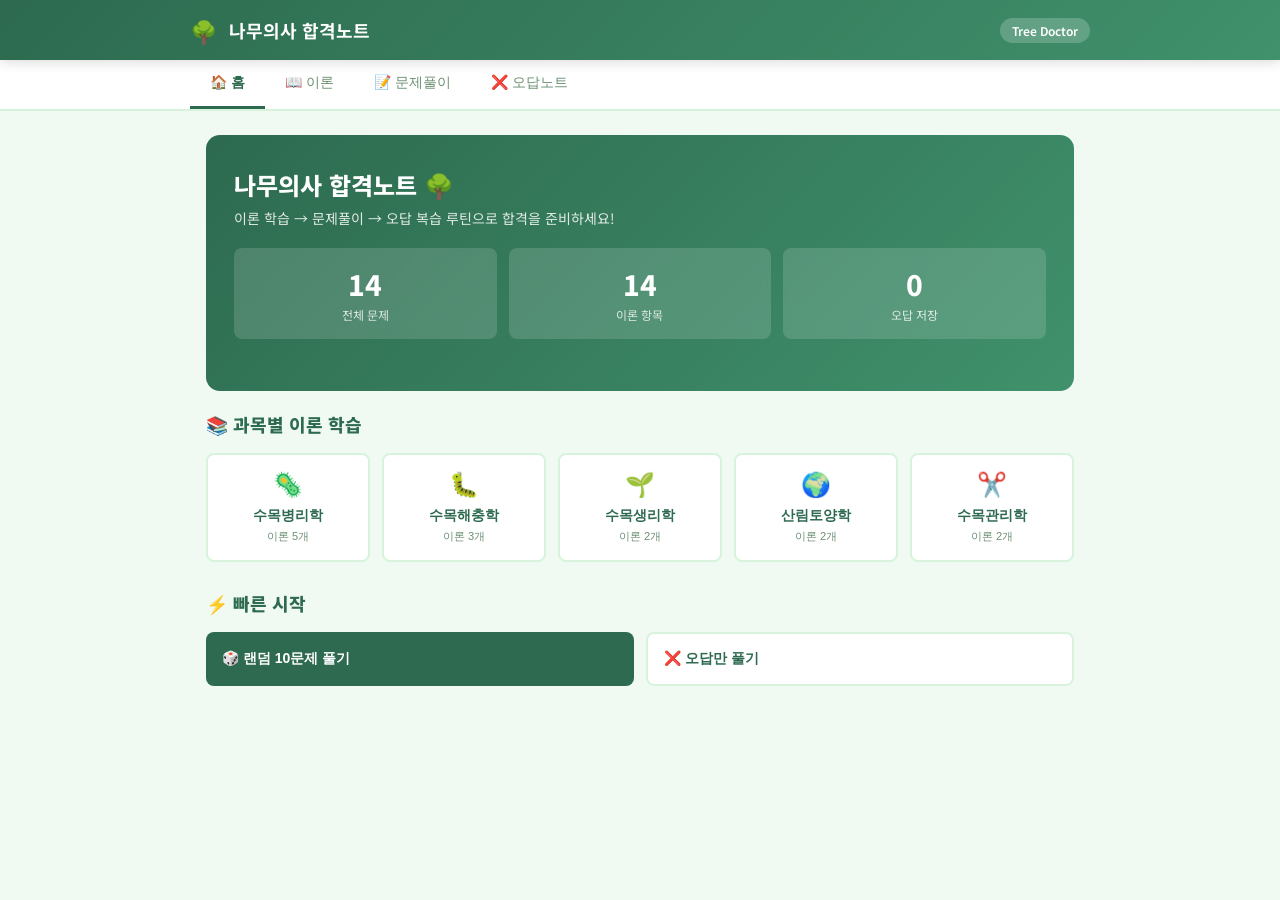
==== index.html @ 111903b8 "초기 커밋: 나무의사 합격노트 v1.0" ====
<!DOCTYPE html>
<html lang="ko">
<head>
  <meta charset="UTF-8">
  <meta name="viewport" content="width=device-width, initial-scale=1.0">
  <title>나무의사 합격노트 🌳</title>
  <link rel="preconnect" href="https://fonts.googleapis.com">
  <link rel="preconnect" href="https://fonts.gstatic.com" crossorigin>
  <link href="https://fonts.googleapis.com/css2?family=Noto+Sans+KR:wght@400;500;600;700;800;900&display=swap" rel="stylesheet">
  <link rel="stylesheet" href="styles.css">
</head>
<body>

  <header>
    <div class="header-inner">
      <span class="logo">🌳</span>
      <h1>나무의사 합격노트</h1>
      <span class="header-badge">Tree Doctor</span>
    </div>
  </header>

  <nav>
    <div class="nav-inner">
      <button data-page="home" class="active">🏠 홈</button>
      <button data-page="theory">📖 이론</button>
      <button data-page="quiz">📝 문제풀이</button>
      <button data-page="wrong">❌ 오답노트</button>
    </div>
  </nav>

  <main>

    <!-- ── 홈 ── -->
    <div id="page-home" class="page active">
      <div class="home-hero">
        <h2>나무의사 합격노트 🌳</h2>
        <p>이론 학습 → 문제풀이 → 오답 복습 루틴으로 합격을 준비하세요!</p>
        <div class="stats-grid">
          <div class="stat-card">
            <div class="stat-num" id="stat-total">0</div>
            <div class="stat-label">전체 문제</div>
          </div>
          <div class="stat-card">
            <div class="stat-num" id="stat-theory">0</div>
            <div class="stat-label">이론 항목</div>
          </div>
          <div class="stat-card">
            <div class="stat-num" id="stat-wrong">0</div>
            <div class="stat-label">오답 저장</div>
          </div>
        </div>
      </div>

      <div class="section-title">📚 과목별 이론 학습</div>
      <div class="subject-grid" id="subject-grid"></div>

      <div class="section-title" style="margin-top:28px">⚡ 빠른 시작</div>
      <div class="quick-actions">
        <button class="action-btn" onclick="(function(){state.quiz.mode='random';goTo('quiz');startQuiz();})()">
          🎲 랜덤 10문제 풀기
        </button>
        <button class="action-btn secondary" onclick="(function(){state.quiz.mode='wrong';goTo('quiz');startQuiz();})()">
          ❌ 오답만 풀기
        </button>
      </div>
    </div>

    <!-- ── 이론 ── -->
    <div id="page-theory" class="page">
      <div id="theory-list-view">
        <div class="section-title">📖 과목별 이론 정리</div>
        <div class="filter-bar" id="theory-filter-bar"></div>
        <div class="theory-list" id="theory-list"></div>
      </div>
      <div id="theory-detail-view" style="display:none"></div>
    </div>

    <!-- ── 문제풀이 ── -->
    <div id="page-quiz" class="page">

      <!-- Setup -->
      <div id="quiz-setup">
        <div class="section-title">📝 문제풀이 모드 선택</div>
        <div class="quiz-mode-grid">
          <div class="quiz-mode-btn" onclick="selectQuizMode('random', this)">
            <span class="mode-icon">🎲</span>
            <div class="mode-title">랜덤 10문제</div>
            <div class="mode-desc">전 과목 무작위</div>
          </div>
          <div class="quiz-mode-btn" onclick="selectQuizMode('all', this)">
            <span class="mode-icon">📚</span>
            <div class="mode-title">전체 문제</div>
            <div class="mode-desc">모든 문제 풀기</div>
          </div>
          <div class="quiz-mode-btn" onclick="selectQuizMode('wrong', this)">
            <span class="mode-icon">❌</span>
            <div class="mode-title">오답만 풀기</div>
            <div class="mode-desc">틀린 문제 복습</div>
          </div>
        </div>

        <div class="section-title">🌿 과목별 풀기</div>
        <div class="quiz-mode-grid" id="subject-quiz-grid">
          <div class="quiz-mode-btn" onclick="selectQuizMode('수목병리학', this)">
            <span class="mode-icon">🦠</span>
            <div class="mode-title">수목병리학</div>
            <div class="mode-desc">병원체·병징 중심</div>
          </div>
          <div class="quiz-mode-btn" onclick="selectQuizMode('수목해충학', this)">
            <span class="mode-icon">🐛</span>
            <div class="mode-title">수목해충학</div>
            <div class="mode-desc">해충 생활사 중심</div>
          </div>
          <div class="quiz-mode-btn" onclick="selectQuizMode('수목생리학', this)">
            <span class="mode-icon">🌱</span>
            <div class="mode-title">수목생리학</div>
            <div class="mode-desc">광합성·수분생리</div>
          </div>
          <div class="quiz-mode-btn" onclick="selectQuizMode('산림토양학', this)">
            <span class="mode-icon">🌍</span>
            <div class="mode-title">산림토양학</div>
            <div class="mode-desc">토성·토양화학</div>
          </div>
          <div class="quiz-mode-btn" onclick="selectQuizMode('수목관리학', this)">
            <span class="mode-icon">✂️</span>
            <div class="mode-title">수목관리학</div>
            <div class="mode-desc">전정·이식·진단</div>
          </div>
        </div>

        <select id="quiz-subject-filter" style="display:none"></select>
        <button id="start-quiz-btn" class="start-quiz-btn" onclick="startQuiz()" disabled>
          문제풀이 시작하기 →
        </button>
      </div>

      <!-- Player -->
      <div id="quiz-player" class="quiz-player">
        <div class="quiz-progress-bar">
          <div class="quiz-progress-fill" id="quiz-progress-fill" style="width:0%"></div>
        </div>
        <div class="card">
          <div class="quiz-meta">
            <span class="quiz-subject-tag" id="quiz-subject-tag"></span>
            <span class="quiz-num" id="quiz-num"></span>
          </div>
          <div class="quiz-question" id="quiz-question-text"></div>
          <div class="choices" id="quiz-choices"></div>
          <div id="quiz-result-panel" class="quiz-result-panel"></div>
          <div class="quiz-action-row" id="quiz-action-row" style="display:none">
            <button class="wrong-save-btn" id="wrong-save-btn" onclick="showToast('오답노트에 저장되었어요 📌')" style="display:none">📌 오답저장</button>
            <button class="view-theory-btn" id="view-theory-btn" style="display:none">📖 이론 보기</button>
            <button class="quiz-next-btn" id="quiz-next-btn">다음 문제 →</button>
          </div>
        </div>
      </div>

      <!-- Finish -->
      <div id="quiz-finish" class="quiz-finish">
        <div class="card">
          <div class="finish-score" id="finish-score">0/0</div>
          <div class="finish-label" id="finish-pct">정답률 0%</div>
          <div class="finish-detail" id="finish-msg"></div>
          <div class="finish-actions">
            <button class="finish-btn primary" onclick="retryQuiz()">🔄 다시 풀기</button>
            <button class="finish-btn secondary" onclick="(function(){goTo('wrong');renderWrongNote();})()">❌ 오답 확인</button>
            <button class="finish-btn secondary" onclick="(function(){goTo('quiz');renderQuizSetup();})()">🏠 문제 선택</button>
          </div>
        </div>
      </div>

    </div>

    <!-- ── 오답노트 ── -->
    <div id="page-wrong" class="page">
      <div class="section-title">
        ❌ 오답노트
        <span id="wrong-count-badge" class="header-badge" style="background:var(--wrong-bg);color:var(--wrong);font-size:13px;padding:3px 12px;"></span>
      </div>
      <div id="wrong-note-list"></div>
    </div>

  </main>

  <div id="toast" class="toast"></div>

  <script src="data/theories.js"></script>
  <script src="data/questions.js"></script>
  <script src="app.js"></script>
</body>
</html>
---- styles.css ----
:root {
  --green-dark: #2d6a4f;
  --green-mid: #40916c;
  --green-light: #74c69d;
  --green-pale: #d8f3dc;
  --green-bg: #f0faf3;
  --text-dark: #1b3a2d;
  --text-mid: #40514e;
  --text-light: #6b8f71;
  --white: #ffffff;
  --shadow: 0 2px 12px rgba(45,106,79,0.10);
  --shadow-hover: 0 6px 24px rgba(45,106,79,0.18);
  --radius: 14px;
  --radius-sm: 8px;
  --correct: #2d6a4f;
  --wrong: #c0392b;
  --correct-bg: #d8f3dc;
  --wrong-bg: #fde8e8;
}

* { box-sizing: border-box; margin: 0; padding: 0; }

body {
  font-family: 'Pretendard', 'Noto Sans KR', sans-serif;
  background: var(--green-bg);
  color: var(--text-dark);
  min-height: 100vh;
}

/* ── Header ── */
header {
  background: linear-gradient(135deg, var(--green-dark) 0%, var(--green-mid) 100%);
  color: var(--white);
  padding: 0 24px;
  position: sticky;
  top: 0;
  z-index: 100;
  box-shadow: 0 2px 12px rgba(0,0,0,0.15);
}

.header-inner {
  max-width: 900px;
  margin: 0 auto;
  display: flex;
  align-items: center;
  gap: 12px;
  height: 60px;
}

.logo { font-size: 22px; }
header h1 { font-size: 18px; font-weight: 700; flex: 1; }
.header-badge {
  background: rgba(255,255,255,0.2);
  border-radius: 20px;
  padding: 4px 12px;
  font-size: 12px;
  font-weight: 600;
}

/* ── Nav ── */
nav {
  background: var(--white);
  border-bottom: 2px solid var(--green-pale);
  position: sticky;
  top: 60px;
  z-index: 99;
}

.nav-inner {
  max-width: 900px;
  margin: 0 auto;
  display: flex;
  overflow-x: auto;
  scrollbar-width: none;
}
.nav-inner::-webkit-scrollbar { display: none; }

nav button {
  padding: 14px 20px;
  border: none;
  background: none;
  color: var(--text-light);
  font-size: 14px;
  font-weight: 500;
  cursor: pointer;
  border-bottom: 3px solid transparent;
  transition: all .2s;
  white-space: nowrap;
  display: flex;
  align-items: center;
  gap: 6px;
}
nav button:hover { color: var(--green-mid); }
nav button.active {
  color: var(--green-dark);
  border-bottom-color: var(--green-dark);
  font-weight: 700;
}

/* ── Main ── */
main {
  max-width: 900px;
  margin: 0 auto;
  padding: 24px 16px 60px;
}

.page { display: none; }
.page.active { display: block; }

/* ── Cards ── */
.card {
  background: var(--white);
  border-radius: var(--radius);
  padding: 24px;
  box-shadow: var(--shadow);
  margin-bottom: 16px;
  transition: box-shadow .2s;
}
.card:hover { box-shadow: var(--shadow-hover); }

/* ── Home ── */
.home-hero {
  background: linear-gradient(135deg, var(--green-dark) 0%, var(--green-mid) 100%);
  color: var(--white);
  border-radius: var(--radius);
  padding: 32px 28px;
  margin-bottom: 20px;
}
.home-hero h2 { font-size: 24px; font-weight: 800; margin-bottom: 6px; }
.home-hero p { opacity: .85; font-size: 14px; }

.stats-grid {
  display: grid;
  grid-template-columns: repeat(3, 1fr);
  gap: 12px;
  margin: 20px 0;
}
.stat-card {
  background: rgba(255,255,255,0.15);
  border-radius: var(--radius-sm);
  padding: 16px 12px;
  text-align: center;
  backdrop-filter: blur(4px);
}
.stat-num { font-size: 28px; font-weight: 800; }
.stat-label { font-size: 12px; opacity: .8; margin-top: 2px; }

.subject-grid {
  display: grid;
  grid-template-columns: repeat(auto-fill, minmax(160px, 1fr));
  gap: 12px;
  margin-top: 16px;
}
.subject-btn {
  background: var(--white);
  border: 2px solid var(--green-pale);
  border-radius: var(--radius-sm);
  padding: 16px 12px;
  cursor: pointer;
  text-align: center;
  transition: all .2s;
  font-size: 14px;
  font-weight: 600;
  color: var(--green-dark);
}
.subject-btn:hover {
  border-color: var(--green-mid);
  background: var(--green-pale);
  transform: translateY(-2px);
  box-shadow: var(--shadow);
}
.subject-btn .subject-icon { font-size: 24px; display: block; margin-bottom: 8px; }
.subject-btn .subject-count { font-size: 11px; color: var(--text-light); margin-top: 4px; font-weight: 400; }

.quick-actions { display: grid; grid-template-columns: 1fr 1fr; gap: 12px; margin-top: 16px; }
.action-btn {
  background: var(--green-dark);
  color: var(--white);
  border: none;
  border-radius: var(--radius-sm);
  padding: 16px;
  cursor: pointer;
  font-size: 14px;
  font-weight: 700;
  transition: all .2s;
  display: flex;
  align-items: center;
  gap: 8px;
}
.action-btn:hover { background: var(--green-mid); transform: translateY(-1px); }
.action-btn.secondary {
  background: var(--white);
  color: var(--green-dark);
  border: 2px solid var(--green-pale);
}
.action-btn.secondary:hover { border-color: var(--green-mid); background: var(--green-pale); }

/* ── Section title ── */
.section-title {
  font-size: 18px;
  font-weight: 800;
  color: var(--green-dark);
  margin-bottom: 14px;
  display: flex;
  align-items: center;
  gap: 8px;
}

/* ── Theory ── */
.filter-bar {
  display: flex;
  gap: 8px;
  flex-wrap: wrap;
  margin-bottom: 16px;
}
.filter-btn {
  padding: 7px 16px;
  border: 2px solid var(--green-pale);
  border-radius: 20px;
  background: var(--white);
  color: var(--text-mid);
  font-size: 13px;
  font-weight: 600;
  cursor: pointer;
  transition: all .18s;
}
.filter-btn:hover, .filter-btn.active {
  background: var(--green-dark);
  color: var(--white);
  border-color: var(--green-dark);
}

.theory-list { display: flex; flex-direction: column; gap: 12px; }

.theory-card {
  background: var(--white);
  border-radius: var(--radius);
  padding: 20px 22px;
  box-shadow: var(--shadow);
  cursor: pointer;
  border-left: 5px solid var(--green-light);
  transition: all .2s;
  display: flex;
  align-items: flex-start;
  gap: 16px;
}
.theory-card:hover {
  box-shadow: var(--shadow-hover);
  border-left-color: var(--green-dark);
  transform: translateX(3px);
}
.theory-card-info { flex: 1; }
.theory-card-subject {
  font-size: 11px;
  font-weight: 700;
  color: var(--green-mid);
  text-transform: uppercase;
  letter-spacing: .5px;
  margin-bottom: 4px;
}
.theory-card-title { font-size: 17px; font-weight: 700; color: var(--text-dark); margin-bottom: 5px; }
.theory-card-summary { font-size: 13px; color: var(--text-light); }
.theory-card-keywords { display: flex; gap: 6px; flex-wrap: wrap; margin-top: 8px; }
.keyword-tag {
  background: var(--green-pale);
  color: var(--green-dark);
  border-radius: 20px;
  padding: 2px 10px;
  font-size: 11px;
  font-weight: 600;
}
.theory-arrow { color: var(--green-light); font-size: 20px; align-self: center; }

/* ── Theory Detail ── */
.theory-detail { display: none; }
.theory-detail.active { display: block; }

.back-btn {
  display: inline-flex;
  align-items: center;
  gap: 6px;
  background: none;
  border: none;
  color: var(--green-dark);
  font-size: 14px;
  font-weight: 600;
  cursor: pointer;
  padding: 8px 0;
  margin-bottom: 16px;
}
.back-btn:hover { color: var(--green-mid); }

.theory-detail-card {
  background: var(--white);
  border-radius: var(--radius);
  padding: 28px;
  box-shadow: var(--shadow);
}
.theory-detail-subject {
  font-size: 12px;
  font-weight: 700;
  color: var(--green-mid);
  text-transform: uppercase;
  letter-spacing: .5px;
  margin-bottom: 6px;
}
.theory-detail-title { font-size: 24px; font-weight: 800; margin-bottom: 20px; }

.theory-section { margin-bottom: 20px; }
.theory-section h4 {
  font-size: 14px;
  font-weight: 700;
  color: var(--green-dark);
  background: var(--green-pale);
  padding: 6px 12px;
  border-radius: var(--radius-sm);
  margin-bottom: 10px;
  display: inline-block;
}
.theory-section ul { padding-left: 18px; }
.theory-section li { margin-bottom: 6px; font-size: 14px; line-height: 1.7; color: var(--text-mid); }
.theory-section p { font-size: 14px; line-height: 1.7; color: var(--text-mid); }
.formula {
  background: var(--green-pale);
  border-left: 4px solid var(--green-mid);
  padding: 12px 16px;
  border-radius: 0 var(--radius-sm) var(--radius-sm) 0;
  font-family: monospace;
  font-size: 14px;
  color: var(--green-dark);
  font-weight: 600;
}

.compare-table {
  width: 100%;
  border-collapse: collapse;
  font-size: 13px;
  margin-top: 8px;
}
.compare-table th {
  background: var(--green-dark);
  color: var(--white);
  padding: 10px 12px;
  text-align: left;
  font-weight: 700;
}
.compare-table td {
  padding: 9px 12px;
  border-bottom: 1px solid var(--green-pale);
  color: var(--text-mid);
}
.compare-table tr:hover td { background: var(--green-bg); }

.related-questions-btn {
  display: inline-flex;
  align-items: center;
  gap: 8px;
  margin-top: 24px;
  background: var(--green-dark);
  color: var(--white);
  border: none;
  border-radius: var(--radius-sm);
  padding: 12px 24px;
  font-size: 14px;
  font-weight: 700;
  cursor: pointer;
  transition: all .2s;
}
.related-questions-btn:hover { background: var(--green-mid); }

/* ── Quiz ── */
.quiz-setup { }
.quiz-mode-grid {
  display: grid;
  grid-template-columns: repeat(auto-fill, minmax(190px, 1fr));
  gap: 12px;
  margin-bottom: 20px;
}
.quiz-mode-btn {
  background: var(--white);
  border: 2px solid var(--green-pale);
  border-radius: var(--radius);
  padding: 20px 16px;
  cursor: pointer;
  text-align: center;
  transition: all .2s;
}
.quiz-mode-btn:hover, .quiz-mode-btn.selected {
  border-color: var(--green-dark);
  background: var(--green-pale);
}
.quiz-mode-btn .mode-icon { font-size: 28px; margin-bottom: 8px; display: block; }
.quiz-mode-btn .mode-title { font-size: 14px; font-weight: 700; color: var(--green-dark); }
.quiz-mode-btn .mode-desc { font-size: 12px; color: var(--text-light); margin-top: 4px; }

.start-quiz-btn {
  width: 100%;
  background: var(--green-dark);
  color: var(--white);
  border: none;
  border-radius: var(--radius);
  padding: 16px;
  font-size: 16px;
  font-weight: 700;
  cursor: pointer;
  transition: all .2s;
}
.start-quiz-btn:hover { background: var(--green-mid); }
.start-quiz-btn:disabled { opacity: .4; cursor: not-allowed; }

/* Quiz player */
.quiz-player { display: none; }
.quiz-player.active { display: block; }

.quiz-progress-bar {
  background: var(--green-pale);
  border-radius: 10px;
  height: 8px;
  margin-bottom: 20px;
  overflow: hidden;
}
.quiz-progress-fill {
  background: var(--green-mid);
  height: 100%;
  border-radius: 10px;
  transition: width .3s;
}

.quiz-meta {
  display: flex;
  justify-content: space-between;
  align-items: center;
  margin-bottom: 6px;
}
.quiz-subject-tag {
  background: var(--green-pale);
  color: var(--green-dark);
  border-radius: 20px;
  padding: 4px 12px;
  font-size: 12px;
  font-weight: 700;
}
.quiz-num { font-size: 13px; color: var(--text-light); font-weight: 600; }

.quiz-question {
  font-size: 17px;
  font-weight: 700;
  line-height: 1.6;
  color: var(--text-dark);
  margin-bottom: 24px;
  padding: 20px;
  background: var(--green-bg);
  border-radius: var(--radius-sm);
  border-left: 4px solid var(--green-mid);
}

.choices { display: flex; flex-direction: column; gap: 10px; }
.choice-btn {
  background: var(--white);
  border: 2px solid var(--green-pale);
  border-radius: var(--radius-sm);
  padding: 14px 18px;
  text-align: left;
  cursor: pointer;
  font-size: 14px;
  color: var(--text-mid);
  transition: all .18s;
  display: flex;
  align-items: flex-start;
  gap: 10px;
  line-height: 1.5;
}
.choice-btn:hover:not(:disabled) { border-color: var(--green-mid); background: var(--green-pale); }
.choice-num {
  background: var(--green-pale);
  color: var(--green-dark);
  border-radius: 50%;
  width: 26px;
  height: 26px;
  display: flex;
  align-items: center;
  justify-content: center;
  font-size: 13px;
  font-weight: 700;
  flex-shrink: 0;
  margin-top: 1px;
}
.choice-btn.correct {
  background: var(--correct-bg);
  border-color: var(--correct);
  color: var(--correct);
}
.choice-btn.correct .choice-num { background: var(--correct); color: var(--white); }
.choice-btn.wrong {
  background: var(--wrong-bg);
  border-color: var(--wrong);
  color: var(--wrong);
}
.choice-btn.wrong .choice-num { background: var(--wrong); color: var(--white); }
.choice-btn:disabled { cursor: default; }

.quiz-result-panel {
  display: none;
  margin-top: 20px;
  padding: 20px;
  border-radius: var(--radius-sm);
}
.quiz-result-panel.correct { background: var(--correct-bg); border: 2px solid var(--correct); }
.quiz-result-panel.wrong { background: var(--wrong-bg); border: 2px solid var(--wrong); }
.quiz-result-panel.active { display: block; }
.result-label {
  font-size: 16px;
  font-weight: 800;
  margin-bottom: 8px;
}
.result-label.correct { color: var(--correct); }
.result-label.wrong { color: var(--wrong); }
.result-explanation { font-size: 14px; line-height: 1.7; color: var(--text-mid); }

.quiz-action-row {
  display: flex;
  gap: 10px;
  margin-top: 16px;
}
.quiz-next-btn {
  flex: 1;
  background: var(--green-dark);
  color: var(--white);
  border: none;
  border-radius: var(--radius-sm);
  padding: 14px;
  font-size: 15px;
  font-weight: 700;
  cursor: pointer;
  transition: all .2s;
}
.quiz-next-btn:hover { background: var(--green-mid); }
.wrong-save-btn {
  background: var(--white);
  border: 2px solid var(--wrong);
  color: var(--wrong);
  border-radius: var(--radius-sm);
  padding: 14px 16px;
  font-size: 14px;
  font-weight: 600;
  cursor: pointer;
  transition: all .2s;
}
.wrong-save-btn:hover { background: var(--wrong-bg); }
.view-theory-btn {
  background: var(--white);
  border: 2px solid var(--green-mid);
  color: var(--green-dark);
  border-radius: var(--radius-sm);
  padding: 14px 16px;
  font-size: 14px;
  font-weight: 600;
  cursor: pointer;
  transition: all .2s;
}
.view-theory-btn:hover { background: var(--green-pale); }

/* Quiz finish */
.quiz-finish {
  display: none;
  text-align: center;
  padding: 40px 20px;
}
.quiz-finish.active { display: block; }
.finish-score { font-size: 56px; font-weight: 900; color: var(--green-dark); }
.finish-label { font-size: 18px; color: var(--text-light); margin-bottom: 20px; }
.finish-detail { font-size: 15px; color: var(--text-mid); margin-bottom: 32px; }
.finish-actions { display: flex; gap: 12px; justify-content: center; flex-wrap: wrap; }
.finish-btn {
  padding: 14px 28px;
  border-radius: var(--radius-sm);
  font-size: 15px;
  font-weight: 700;
  cursor: pointer;
  border: 2px solid var(--green-dark);
  transition: all .2s;
}
.finish-btn.primary { background: var(--green-dark); color: var(--white); }
.finish-btn.primary:hover { background: var(--green-mid); border-color: var(--green-mid); }
.finish-btn.secondary { background: var(--white); color: var(--green-dark); }
.finish-btn.secondary:hover { background: var(--green-pale); }

/* ── Wrong Note ── */
.wrong-note-empty {
  text-align: center;
  padding: 60px 20px;
  color: var(--text-light);
}
.wrong-note-empty .empty-icon { font-size: 48px; margin-bottom: 12px; }
.wrong-note-empty p { font-size: 15px; }

.wrong-note-list { display: flex; flex-direction: column; gap: 12px; }
.wrong-note-card {
  background: var(--white);
  border-radius: var(--radius);
  padding: 20px;
  box-shadow: var(--shadow);
  border-left: 5px solid var(--wrong);
}
.wrong-note-meta {
  display: flex;
  justify-content: space-between;
  align-items: center;
  margin-bottom: 10px;
}
.wrong-note-subject {
  background: var(--wrong-bg);
  color: var(--wrong);
  border-radius: 20px;
  padding: 3px 10px;
  font-size: 11px;
  font-weight: 700;
}
.wrong-note-date { font-size: 11px; color: var(--text-light); }
.wrong-note-q { font-size: 14px; font-weight: 600; color: var(--text-dark); margin-bottom: 8px; line-height: 1.5; }
.wrong-note-answers { font-size: 13px; color: var(--text-mid); }
.wrong-note-answers span { font-weight: 600; }
.retry-btn {
  display: inline-flex;
  align-items: center;
  gap: 6px;
  margin-top: 12px;
  background: none;
  border: 2px solid var(--green-mid);
  color: var(--green-dark);
  border-radius: var(--radius-sm);
  padding: 8px 16px;
  font-size: 13px;
  font-weight: 700;
  cursor: pointer;
  transition: all .18s;
}
.retry-btn:hover { background: var(--green-pale); }
.clear-wrong-btn {
  background: var(--white);
  border: 2px solid var(--wrong);
  color: var(--wrong);
  border-radius: var(--radius-sm);
  padding: 10px 20px;
  font-size: 13px;
  font-weight: 700;
  cursor: pointer;
  transition: all .2s;
  margin-bottom: 16px;
}
.clear-wrong-btn:hover { background: var(--wrong-bg); }

/* ── Toast ── */
.toast {
  position: fixed;
  bottom: 24px;
  left: 50%;
  transform: translateX(-50%) translateY(20px);
  background: var(--text-dark);
  color: var(--white);
  padding: 12px 24px;
  border-radius: 30px;
  font-size: 14px;
  font-weight: 600;
  opacity: 0;
  transition: all .3s;
  z-index: 999;
  pointer-events: none;
  white-space: nowrap;
}
.toast.show {
  opacity: 1;
  transform: translateX(-50%) translateY(0);
}

/* ── Responsive ── */
@media (max-width: 480px) {
  .stats-grid { grid-template-columns: repeat(3, 1fr); }
  .subject-grid { grid-template-columns: repeat(2, 1fr); }
  .quick-actions { grid-template-columns: 1fr; }
  .quiz-action-row { flex-wrap: wrap; }
  .theory-detail-title { font-size: 20px; }
}
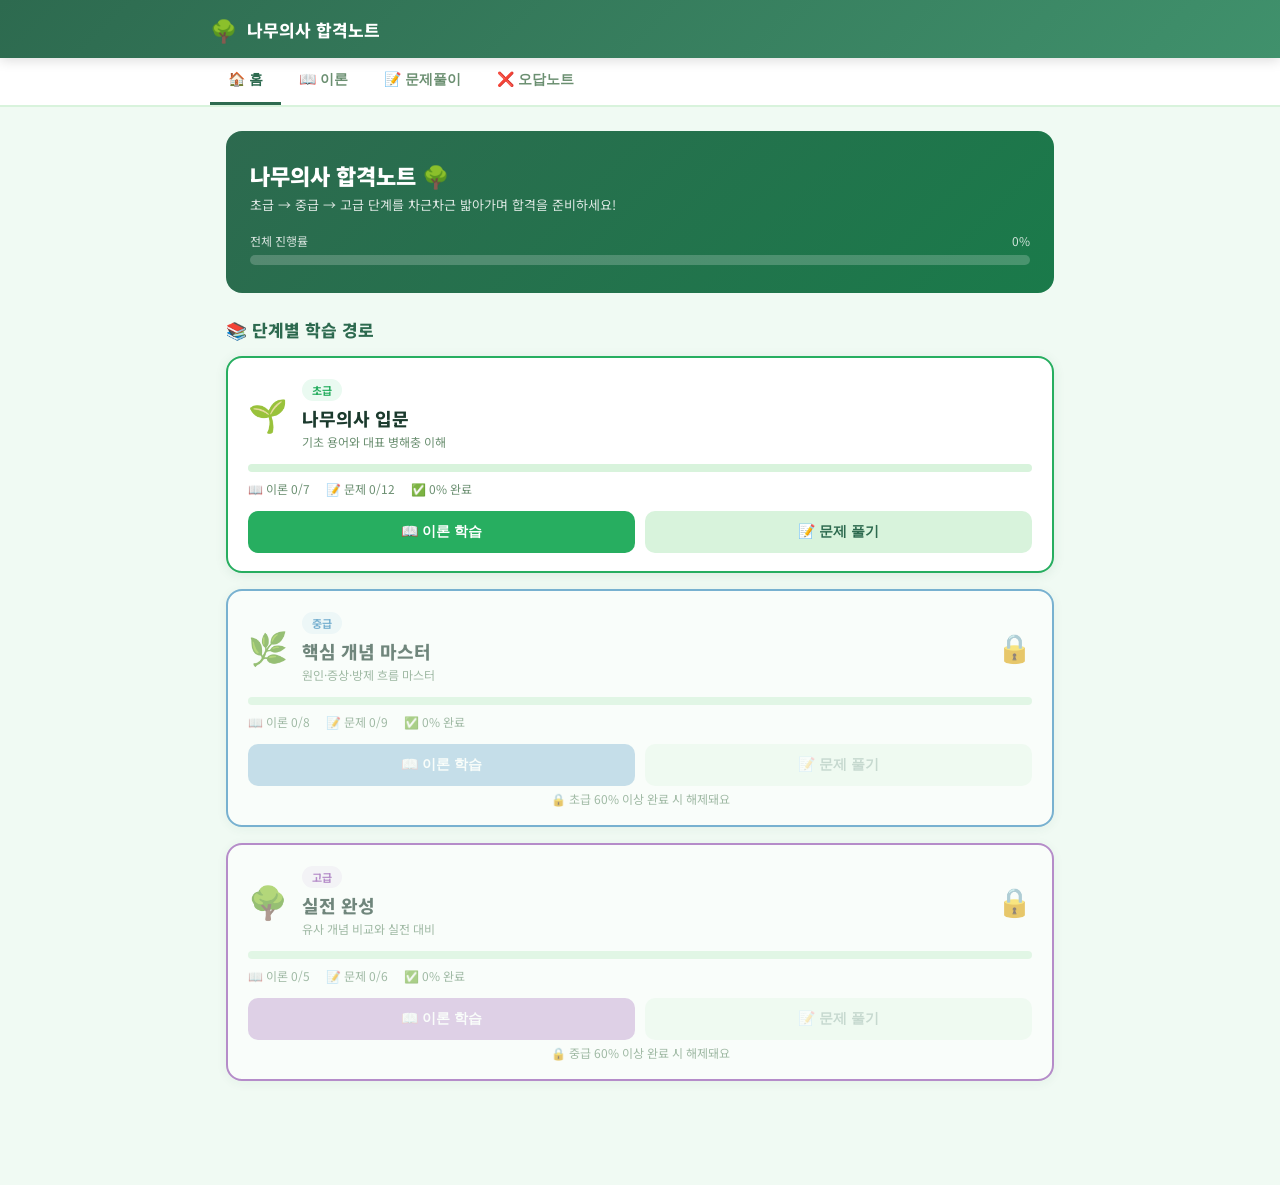
==== commit 629a1e6d: "초급/중급/고급 단계 시스템 + SVG 일러스트 + 문제 확장" ====
--- a/index.html
+++ b/index.html
@@ -11,181 +11,156 @@
 </head>
 <body>
 
-  <header>
-    <div class="header-inner">
-      <span class="logo">🌳</span>
-      <h1>나무의사 합격노트</h1>
-      <span class="header-badge">Tree Doctor</span>
+<header>
+  <div class="header-inner">
+    <span class="logo">🌳</span>
+    <h1>나무의사 합격노트</h1>
+  </div>
+</header>
+
+<nav>
+  <div class="nav-inner">
+    <button data-page="home" class="active">🏠 홈</button>
+    <button data-page="theory">📖 이론</button>
+    <button data-page="quiz">📝 문제풀이</button>
+    <button data-page="wrong">❌ 오답노트</button>
+  </div>
+</nav>
+
+<main>
+
+  <!-- ══ 홈 ══ -->
+  <div id="page-home" class="page active">
+    <div class="home-hero">
+      <h2>나무의사 합격노트 🌳</h2>
+      <p>초급 → 중급 → 고급 단계를 차근차근 밟아가며 합격을 준비하세요!</p>
+      <div class="total-progress-wrap">
+        <div class="total-progress-label">
+          <span>전체 진행률</span>
+          <span id="total-progress-pct">0%</span>
+        </div>
+        <div class="total-progress-bar">
+          <div class="total-progress-fill" id="total-progress-fill" style="width:0%"></div>
+        </div>
+      </div>
     </div>
-  </header>
 
-  <nav>
-    <div class="nav-inner">
-      <button data-page="home" class="active">🏠 홈</button>
-      <button data-page="theory">📖 이론</button>
-      <button data-page="quiz">📝 문제풀이</button>
-      <button data-page="wrong">❌ 오답노트</button>
+    <div class="section-title">📚 단계별 학습 경로</div>
+    <div class="stages-grid" id="stages-grid"></div>
+  </div>
+
+  <!-- ══ 이론 ══ -->
+  <div id="page-theory" class="page">
+    <div id="theory-list-view">
+      <div class="section-title">📖 이론 정리</div>
+      <div class="filter-bar" id="theory-filter-bar"></div>
+      <div class="theory-list" id="theory-list"></div>
     </div>
-  </nav>
+    <div id="theory-detail-view" style="display:none"></div>
+  </div>
 
-  <main>
+  <!-- ══ 문제풀이 ══ -->
+  <div id="page-quiz" class="page">
 
-    <!-- ── 홈 ── -->
-    <div id="page-home" class="page active">
-      <div class="home-hero">
-        <h2>나무의사 합격노트 🌳</h2>
-        <p>이론 학습 → 문제풀이 → 오답 복습 루틴으로 합격을 준비하세요!</p>
-        <div class="stats-grid">
-          <div class="stat-card">
-            <div class="stat-num" id="stat-total">0</div>
-            <div class="stat-label">전체 문제</div>
-          </div>
-          <div class="stat-card">
-            <div class="stat-num" id="stat-theory">0</div>
-            <div class="stat-label">이론 항목</div>
-          </div>
-          <div class="stat-card">
-            <div class="stat-num" id="stat-wrong">0</div>
-            <div class="stat-label">오답 저장</div>
-          </div>
+    <div id="quiz-setup">
+      <div class="section-title">📝 난이도 선택</div>
+      <div class="quiz-level-tabs">
+        <div class="quiz-level-tab sel-초급" data-level="초급" onclick="selectQuizLevel('초급')">
+          <span class="tab-icon">🌱</span>초급
+          <span class="tab-count">0문제</span>
+        </div>
+        <div class="quiz-level-tab" data-level="중급" onclick="selectQuizLevel('중급')">
+          <span class="tab-icon">🌿</span>중급
+          <span class="tab-count">0문제</span>
+        </div>
+        <div class="quiz-level-tab" data-level="고급" onclick="selectQuizLevel('고급')">
+          <span class="tab-icon">🌳</span>고급
+          <span class="tab-count">0문제</span>
+        </div>
+        <div class="quiz-level-tab" data-level="전체" onclick="selectQuizLevel('전체')">
+          <span class="tab-icon">📚</span>전체
+          <span class="tab-count">0문제</span>
         </div>
       </div>
 
-      <div class="section-title">📚 과목별 이론 학습</div>
-      <div class="subject-grid" id="subject-grid"></div>
+      <div class="section-title">⚡ 풀이 방식</div>
+      <div class="quiz-mode-grid">
+        <div class="quiz-mode-btn" onclick="selectQuizMode('random', this)">
+          <span class="mode-icon">🎲</span>
+          <div class="mode-title">랜덤 10문제</div>
+          <div class="mode-desc">무작위 출제</div>
+        </div>
+        <div class="quiz-mode-btn" onclick="selectQuizMode('all', this)">
+          <span class="mode-icon">📚</span>
+          <div class="mode-title">전체 풀기</div>
+          <div class="mode-desc">선택 레벨 전체</div>
+        </div>
+        <div class="quiz-mode-btn" onclick="selectQuizMode('wrong', this)">
+          <span class="mode-icon">❌</span>
+          <div class="mode-title">오답만</div>
+          <div class="mode-desc">틀린 문제 복습</div>
+        </div>
+      </div>
 
-      <div class="section-title" style="margin-top:28px">⚡ 빠른 시작</div>
-      <div class="quick-actions">
-        <button class="action-btn" onclick="(function(){state.quiz.mode='random';goTo('quiz');startQuiz();})()">
-          🎲 랜덤 10문제 풀기
-        </button>
-        <button class="action-btn secondary" onclick="(function(){state.quiz.mode='wrong';goTo('quiz');startQuiz();})()">
-          ❌ 오답만 풀기
-        </button>
+      <button id="start-quiz-btn" class="start-quiz-btn" onclick="startQuiz()" disabled>
+        문제풀이 시작 →
+      </button>
+    </div>
+
+    <!-- 문제 풀기 화면 -->
+    <div id="quiz-player" class="quiz-player">
+      <div class="quiz-progress-bar">
+        <div class="quiz-progress-fill" id="quiz-progress-fill" style="width:0%"></div>
+      </div>
+      <div style="background:var(--white);border-radius:var(--radius);padding:22px;box-shadow:var(--shadow)">
+        <div class="quiz-meta">
+          <div style="display:flex;gap:8px;align-items:center">
+            <span class="quiz-subject-tag" id="quiz-subject-tag"></span>
+            <span id="quiz-level-tag" class="quiz-level-tag-small"></span>
+          </div>
+          <span class="quiz-num" id="quiz-num"></span>
+        </div>
+        <div class="quiz-question" id="quiz-question-text"></div>
+        <div id="quiz-choices"></div>
+        <div id="quiz-result-panel" class="quiz-result-panel"></div>
+        <div class="quiz-action-row" id="quiz-action-row" style="display:none">
+          <button class="view-theory-btn" id="view-theory-btn" style="display:none">📖 이론 보기</button>
+          <button class="quiz-next-btn" id="quiz-next-btn">다음 문제 →</button>
+        </div>
       </div>
     </div>
 
-    <!-- ── 이론 ── -->
-    <div id="page-theory" class="page">
-      <div id="theory-list-view">
-        <div class="section-title">📖 과목별 이론 정리</div>
-        <div class="filter-bar" id="theory-filter-bar"></div>
-        <div class="theory-list" id="theory-list"></div>
+    <!-- 결과 화면 -->
+    <div id="quiz-finish" class="quiz-finish">
+      <div class="finish-card">
+        <div class="finish-score" id="finish-score">0/0</div>
+        <div class="finish-label" id="finish-pct">정답률 0%</div>
+        <div class="finish-msg" id="finish-msg"></div>
+        <div class="finish-actions">
+          <button class="finish-btn primary" onclick="retryQuiz()">🔄 다시 풀기</button>
+          <button class="finish-btn secondary" onclick="goTo('wrong');renderWrongNote()">❌ 오답 확인</button>
+          <button class="finish-btn secondary" onclick="goTo('quiz');renderQuizSetup()">← 문제 선택</button>
+        </div>
       </div>
-      <div id="theory-detail-view" style="display:none"></div>
     </div>
 
-    <!-- ── 문제풀이 ── -->
-    <div id="page-quiz" class="page">
+  </div>
 
-      <!-- Setup -->
-      <div id="quiz-setup">
-        <div class="section-title">📝 문제풀이 모드 선택</div>
-        <div class="quiz-mode-grid">
-          <div class="quiz-mode-btn" onclick="selectQuizMode('random', this)">
-            <span class="mode-icon">🎲</span>
-            <div class="mode-title">랜덤 10문제</div>
-            <div class="mode-desc">전 과목 무작위</div>
-          </div>
-          <div class="quiz-mode-btn" onclick="selectQuizMode('all', this)">
-            <span class="mode-icon">📚</span>
-            <div class="mode-title">전체 문제</div>
-            <div class="mode-desc">모든 문제 풀기</div>
-          </div>
-          <div class="quiz-mode-btn" onclick="selectQuizMode('wrong', this)">
-            <span class="mode-icon">❌</span>
-            <div class="mode-title">오답만 풀기</div>
-            <div class="mode-desc">틀린 문제 복습</div>
-          </div>
-        </div>
+  <!-- ══ 오답노트 ══ -->
+  <div id="page-wrong" class="page">
+    <div class="section-title">
+      ❌ 오답노트
+      <span id="wrong-count-badge" style="background:var(--wrong-bg);color:var(--wrong);font-size:12px;padding:3px 10px;border-radius:20px;font-weight:700"></span>
+    </div>
+    <div id="wrong-note-list"></div>
+  </div>
 
-        <div class="section-title">🌿 과목별 풀기</div>
-        <div class="quiz-mode-grid" id="subject-quiz-grid">
-          <div class="quiz-mode-btn" onclick="selectQuizMode('수목병리학', this)">
-            <span class="mode-icon">🦠</span>
-            <div class="mode-title">수목병리학</div>
-            <div class="mode-desc">병원체·병징 중심</div>
-          </div>
-          <div class="quiz-mode-btn" onclick="selectQuizMode('수목해충학', this)">
-            <span class="mode-icon">🐛</span>
-            <div class="mode-title">수목해충학</div>
-            <div class="mode-desc">해충 생활사 중심</div>
-          </div>
-          <div class="quiz-mode-btn" onclick="selectQuizMode('수목생리학', this)">
-            <span class="mode-icon">🌱</span>
-            <div class="mode-title">수목생리학</div>
-            <div class="mode-desc">광합성·수분생리</div>
-          </div>
-          <div class="quiz-mode-btn" onclick="selectQuizMode('산림토양학', this)">
-            <span class="mode-icon">🌍</span>
-            <div class="mode-title">산림토양학</div>
-            <div class="mode-desc">토성·토양화학</div>
-          </div>
-          <div class="quiz-mode-btn" onclick="selectQuizMode('수목관리학', this)">
-            <span class="mode-icon">✂️</span>
-            <div class="mode-title">수목관리학</div>
-            <div class="mode-desc">전정·이식·진단</div>
-          </div>
-        </div>
+</main>
 
-        <select id="quiz-subject-filter" style="display:none"></select>
-        <button id="start-quiz-btn" class="start-quiz-btn" onclick="startQuiz()" disabled>
-          문제풀이 시작하기 →
-        </button>
-      </div>
+<div id="toast" class="toast"></div>
 
-      <!-- Player -->
-      <div id="quiz-player" class="quiz-player">
-        <div class="quiz-progress-bar">
-          <div class="quiz-progress-fill" id="quiz-progress-fill" style="width:0%"></div>
-        </div>
-        <div class="card">
-          <div class="quiz-meta">
-            <span class="quiz-subject-tag" id="quiz-subject-tag"></span>
-            <span class="quiz-num" id="quiz-num"></span>
-          </div>
-          <div class="quiz-question" id="quiz-question-text"></div>
-          <div class="choices" id="quiz-choices"></div>
-          <div id="quiz-result-panel" class="quiz-result-panel"></div>
-          <div class="quiz-action-row" id="quiz-action-row" style="display:none">
-            <button class="wrong-save-btn" id="wrong-save-btn" onclick="showToast('오답노트에 저장되었어요 📌')" style="display:none">📌 오답저장</button>
-            <button class="view-theory-btn" id="view-theory-btn" style="display:none">📖 이론 보기</button>
-            <button class="quiz-next-btn" id="quiz-next-btn">다음 문제 →</button>
-          </div>
-        </div>
-      </div>
-
-      <!-- Finish -->
-      <div id="quiz-finish" class="quiz-finish">
-        <div class="card">
-          <div class="finish-score" id="finish-score">0/0</div>
-          <div class="finish-label" id="finish-pct">정답률 0%</div>
-          <div class="finish-detail" id="finish-msg"></div>
-          <div class="finish-actions">
-            <button class="finish-btn primary" onclick="retryQuiz()">🔄 다시 풀기</button>
-            <button class="finish-btn secondary" onclick="(function(){goTo('wrong');renderWrongNote();})()">❌ 오답 확인</button>
-            <button class="finish-btn secondary" onclick="(function(){goTo('quiz');renderQuizSetup();})()">🏠 문제 선택</button>
-          </div>
-        </div>
-      </div>
-
-    </div>
-
-    <!-- ── 오답노트 ── -->
-    <div id="page-wrong" class="page">
-      <div class="section-title">
-        ❌ 오답노트
-        <span id="wrong-count-badge" class="header-badge" style="background:var(--wrong-bg);color:var(--wrong);font-size:13px;padding:3px 12px;"></span>
-      </div>
-      <div id="wrong-note-list"></div>
-    </div>
-
-  </main>
-
-  <div id="toast" class="toast"></div>
-
-  <script src="data/theories.js"></script>
-  <script src="data/questions.js"></script>
-  <script src="app.js"></script>
+<script src="data/theories.js"></script>
+<script src="data/questions.js"></script>
+<script src="app.js"></script>
 </body>
 </html>
--- a/styles.css
+++ b/styles.css
@@ -10,18 +10,24 @@
   --white: #ffffff;
   --shadow: 0 2px 12px rgba(45,106,79,0.10);
   --shadow-hover: 0 6px 24px rgba(45,106,79,0.18);
-  --radius: 14px;
-  --radius-sm: 8px;
+  --radius: 16px;
+  --radius-sm: 10px;
   --correct: #2d6a4f;
   --wrong: #c0392b;
   --correct-bg: #d8f3dc;
   --wrong-bg: #fde8e8;
+  --beginner: #27ae60;
+  --intermediate: #2980b9;
+  --advanced: #8e44ad;
+  --beginner-bg: #eafaf1;
+  --intermediate-bg: #ebf5fb;
+  --advanced-bg: #f5eef8;
 }
 
 * { box-sizing: border-box; margin: 0; padding: 0; }
 
 body {
-  font-family: 'Pretendard', 'Noto Sans KR', sans-serif;
+  font-family: 'Noto Sans KR', sans-serif;
   background: var(--green-bg);
   color: var(--text-dark);
   min-height: 100vh;
@@ -37,167 +43,56 @@
   z-index: 100;
   box-shadow: 0 2px 12px rgba(0,0,0,0.15);
 }
-
 .header-inner {
-  max-width: 900px;
+  max-width: 860px;
   margin: 0 auto;
   display: flex;
   align-items: center;
-  gap: 12px;
-  height: 60px;
-}
-
+  gap: 10px;
+  height: 58px;
+}
 .logo { font-size: 22px; }
-header h1 { font-size: 18px; font-weight: 700; flex: 1; }
-.header-badge {
-  background: rgba(255,255,255,0.2);
-  border-radius: 20px;
-  padding: 4px 12px;
-  font-size: 12px;
-  font-weight: 600;
-}
+header h1 { font-size: 17px; font-weight: 800; flex: 1; }
 
 /* ── Nav ── */
 nav {
   background: var(--white);
   border-bottom: 2px solid var(--green-pale);
   position: sticky;
-  top: 60px;
+  top: 58px;
   z-index: 99;
 }
-
 .nav-inner {
-  max-width: 900px;
+  max-width: 860px;
   margin: 0 auto;
   display: flex;
   overflow-x: auto;
   scrollbar-width: none;
 }
 .nav-inner::-webkit-scrollbar { display: none; }
-
 nav button {
-  padding: 14px 20px;
+  padding: 13px 18px;
   border: none;
   background: none;
   color: var(--text-light);
   font-size: 14px;
-  font-weight: 500;
+  font-weight: 600;
   cursor: pointer;
   border-bottom: 3px solid transparent;
   transition: all .2s;
   white-space: nowrap;
-  display: flex;
-  align-items: center;
-  gap: 6px;
 }
 nav button:hover { color: var(--green-mid); }
-nav button.active {
-  color: var(--green-dark);
-  border-bottom-color: var(--green-dark);
-  font-weight: 700;
-}
+nav button.active { color: var(--green-dark); border-bottom-color: var(--green-dark); font-weight: 800; }
 
 /* ── Main ── */
-main {
-  max-width: 900px;
-  margin: 0 auto;
-  padding: 24px 16px 60px;
-}
-
+main { max-width: 860px; margin: 0 auto; padding: 24px 16px 80px; }
 .page { display: none; }
 .page.active { display: block; }
 
-/* ── Cards ── */
-.card {
-  background: var(--white);
-  border-radius: var(--radius);
-  padding: 24px;
-  box-shadow: var(--shadow);
-  margin-bottom: 16px;
-  transition: box-shadow .2s;
-}
-.card:hover { box-shadow: var(--shadow-hover); }
-
-/* ── Home ── */
-.home-hero {
-  background: linear-gradient(135deg, var(--green-dark) 0%, var(--green-mid) 100%);
-  color: var(--white);
-  border-radius: var(--radius);
-  padding: 32px 28px;
-  margin-bottom: 20px;
-}
-.home-hero h2 { font-size: 24px; font-weight: 800; margin-bottom: 6px; }
-.home-hero p { opacity: .85; font-size: 14px; }
-
-.stats-grid {
-  display: grid;
-  grid-template-columns: repeat(3, 1fr);
-  gap: 12px;
-  margin: 20px 0;
-}
-.stat-card {
-  background: rgba(255,255,255,0.15);
-  border-radius: var(--radius-sm);
-  padding: 16px 12px;
-  text-align: center;
-  backdrop-filter: blur(4px);
-}
-.stat-num { font-size: 28px; font-weight: 800; }
-.stat-label { font-size: 12px; opacity: .8; margin-top: 2px; }
-
-.subject-grid {
-  display: grid;
-  grid-template-columns: repeat(auto-fill, minmax(160px, 1fr));
-  gap: 12px;
-  margin-top: 16px;
-}
-.subject-btn {
-  background: var(--white);
-  border: 2px solid var(--green-pale);
-  border-radius: var(--radius-sm);
-  padding: 16px 12px;
-  cursor: pointer;
-  text-align: center;
-  transition: all .2s;
-  font-size: 14px;
-  font-weight: 600;
-  color: var(--green-dark);
-}
-.subject-btn:hover {
-  border-color: var(--green-mid);
-  background: var(--green-pale);
-  transform: translateY(-2px);
-  box-shadow: var(--shadow);
-}
-.subject-btn .subject-icon { font-size: 24px; display: block; margin-bottom: 8px; }
-.subject-btn .subject-count { font-size: 11px; color: var(--text-light); margin-top: 4px; font-weight: 400; }
-
-.quick-actions { display: grid; grid-template-columns: 1fr 1fr; gap: 12px; margin-top: 16px; }
-.action-btn {
-  background: var(--green-dark);
-  color: var(--white);
-  border: none;
-  border-radius: var(--radius-sm);
-  padding: 16px;
-  cursor: pointer;
-  font-size: 14px;
-  font-weight: 700;
-  transition: all .2s;
-  display: flex;
-  align-items: center;
-  gap: 8px;
-}
-.action-btn:hover { background: var(--green-mid); transform: translateY(-1px); }
-.action-btn.secondary {
-  background: var(--white);
-  color: var(--green-dark);
-  border: 2px solid var(--green-pale);
-}
-.action-btn.secondary:hover { border-color: var(--green-mid); background: var(--green-pale); }
-
-/* ── Section title ── */
+/* ── Section Title ── */
 .section-title {
-  font-size: 18px;
+  font-size: 17px;
   font-weight: 800;
   color: var(--green-dark);
   margin-bottom: 14px;
@@ -206,478 +101,356 @@
   gap: 8px;
 }
 
-/* ── Theory ── */
-.filter-bar {
+/* ══════════════════════════════════
+   HOME - 단계 진행
+══════════════════════════════════ */
+.home-hero {
+  background: linear-gradient(135deg, var(--green-dark) 0%, #1a7a4a 100%);
+  color: var(--white);
+  border-radius: var(--radius);
+  padding: 28px 24px;
+  margin-bottom: 24px;
+}
+.home-hero h2 { font-size: 22px; font-weight: 900; margin-bottom: 4px; }
+.home-hero p { opacity: .85; font-size: 13px; margin-bottom: 18px; }
+
+.total-progress-wrap { margin-top: 4px; }
+.total-progress-label { display: flex; justify-content: space-between; font-size: 12px; opacity: .8; margin-bottom: 6px; }
+.total-progress-bar { background: rgba(255,255,255,0.2); border-radius: 10px; height: 10px; overflow: hidden; }
+.total-progress-fill { background: var(--green-light); height: 100%; border-radius: 10px; transition: width .4s; }
+
+/* 단계 카드들 */
+.stages-grid { display: flex; flex-direction: column; gap: 16px; margin-bottom: 24px; }
+
+.stage-card {
+  background: var(--white);
+  border-radius: var(--radius);
+  box-shadow: var(--shadow);
+  overflow: hidden;
+  transition: box-shadow .2s, transform .2s;
+  border: 2px solid transparent;
+}
+.stage-card:not(.locked):hover { box-shadow: var(--shadow-hover); transform: translateY(-2px); }
+.stage-card.locked { opacity: .6; }
+.stage-card.beginner { border-color: var(--beginner); }
+.stage-card.intermediate { border-color: var(--intermediate); }
+.stage-card.advanced { border-color: var(--advanced); }
+
+.stage-header {
+  padding: 18px 20px 14px;
   display: flex;
-  gap: 8px;
-  flex-wrap: wrap;
-  margin-bottom: 16px;
-}
+  align-items: center;
+  gap: 14px;
+}
+.stage-icon { font-size: 32px; }
+.stage-info { flex: 1; }
+.stage-badge {
+  display: inline-block;
+  padding: 3px 10px;
+  border-radius: 20px;
+  font-size: 11px;
+  font-weight: 700;
+  margin-bottom: 4px;
+}
+.beginner .stage-badge { background: var(--beginner-bg); color: var(--beginner); }
+.intermediate .stage-badge { background: var(--intermediate-bg); color: var(--intermediate); }
+.advanced .stage-badge { background: var(--advanced-bg); color: var(--advanced); }
+
+.stage-title { font-size: 18px; font-weight: 800; color: var(--text-dark); }
+.stage-desc { font-size: 12px; color: var(--text-light); margin-top: 2px; }
+.stage-lock-icon { font-size: 28px; }
+
+.stage-body { padding: 0 20px 18px; }
+.stage-progress-bar { background: var(--green-pale); border-radius: 8px; height: 8px; margin-bottom: 8px; overflow: hidden; }
+.stage-progress-fill { height: 100%; border-radius: 8px; transition: width .4s; }
+.beginner .stage-progress-fill { background: var(--beginner); }
+.intermediate .stage-progress-fill { background: var(--intermediate); }
+.advanced .stage-progress-fill { background: var(--advanced); }
+
+.stage-stats { display: flex; gap: 16px; font-size: 12px; color: var(--text-light); margin-bottom: 14px; }
+.stage-stats span { display: flex; align-items: center; gap: 4px; }
+
+.stage-actions { display: flex; gap: 10px; }
+.stage-btn {
+  flex: 1;
+  padding: 12px;
+  border-radius: var(--radius-sm);
+  border: none;
+  font-size: 14px;
+  font-weight: 700;
+  cursor: pointer;
+  transition: all .2s;
+}
+.stage-btn.primary-btn { color: var(--white); }
+.beginner .stage-btn.primary-btn { background: var(--beginner); }
+.intermediate .stage-btn.primary-btn { background: var(--intermediate); }
+.advanced .stage-btn.primary-btn { background: var(--advanced); }
+.stage-btn.secondary-btn { background: var(--green-pale); color: var(--green-dark); }
+.stage-btn:hover { opacity: .88; transform: translateY(-1px); }
+.stage-btn:disabled { opacity: .4; cursor: not-allowed; transform: none; }
+
+.unlock-hint { font-size: 12px; color: var(--text-light); text-align: center; margin-top: 4px; }
+
+/* ══════════════════════════════════
+   THEORY
+══════════════════════════════════ */
+.filter-bar { display: flex; gap: 8px; flex-wrap: wrap; margin-bottom: 16px; }
 .filter-btn {
-  padding: 7px 16px;
+  padding: 6px 14px;
   border: 2px solid var(--green-pale);
   border-radius: 20px;
   background: var(--white);
   color: var(--text-mid);
-  font-size: 13px;
-  font-weight: 600;
+  font-size: 12px;
+  font-weight: 700;
   cursor: pointer;
   transition: all .18s;
 }
-.filter-btn:hover, .filter-btn.active {
-  background: var(--green-dark);
-  color: var(--white);
-  border-color: var(--green-dark);
-}
-
-.theory-list { display: flex; flex-direction: column; gap: 12px; }
-
+.filter-btn:hover, .filter-btn.active { background: var(--green-dark); color: var(--white); border-color: var(--green-dark); }
+.filter-btn.level-btn-초급.active { background: var(--beginner); border-color: var(--beginner); }
+.filter-btn.level-btn-중급.active { background: var(--intermediate); border-color: var(--intermediate); }
+.filter-btn.level-btn-고급.active { background: var(--advanced); border-color: var(--advanced); }
+
+.theory-list { display: flex; flex-direction: column; gap: 10px; }
 .theory-card {
   background: var(--white);
   border-radius: var(--radius);
-  padding: 20px 22px;
+  padding: 18px 20px;
   box-shadow: var(--shadow);
   cursor: pointer;
   border-left: 5px solid var(--green-light);
   transition: all .2s;
   display: flex;
   align-items: flex-start;
-  gap: 16px;
-}
-.theory-card:hover {
-  box-shadow: var(--shadow-hover);
-  border-left-color: var(--green-dark);
-  transform: translateX(3px);
-}
+  gap: 14px;
+}
+.theory-card.read { border-left-color: var(--green-light); }
+.theory-card.level-초급 { border-left-color: var(--beginner); }
+.theory-card.level-중급 { border-left-color: var(--intermediate); }
+.theory-card.level-고급 { border-left-color: var(--advanced); }
+.theory-card:hover { box-shadow: var(--shadow-hover); transform: translateX(3px); }
 .theory-card-info { flex: 1; }
-.theory-card-subject {
-  font-size: 11px;
+.theory-card-meta { display: flex; gap: 8px; align-items: center; margin-bottom: 5px; }
+.level-tag {
+  font-size: 10px;
   font-weight: 700;
-  color: var(--green-mid);
-  text-transform: uppercase;
-  letter-spacing: .5px;
-  margin-bottom: 4px;
-}
-.theory-card-title { font-size: 17px; font-weight: 700; color: var(--text-dark); margin-bottom: 5px; }
-.theory-card-summary { font-size: 13px; color: var(--text-light); }
+  padding: 2px 8px;
+  border-radius: 20px;
+}
+.level-tag.초급 { background: var(--beginner-bg); color: var(--beginner); }
+.level-tag.중급 { background: var(--intermediate-bg); color: var(--intermediate); }
+.level-tag.고급 { background: var(--advanced-bg); color: var(--advanced); }
+.subject-tag-small { font-size: 10px; color: var(--text-light); font-weight: 600; }
+.theory-card-title { font-size: 16px; font-weight: 700; margin-bottom: 4px; }
+.theory-card-summary { font-size: 12px; color: var(--text-light); }
 .theory-card-keywords { display: flex; gap: 6px; flex-wrap: wrap; margin-top: 8px; }
-.keyword-tag {
-  background: var(--green-pale);
-  color: var(--green-dark);
-  border-radius: 20px;
-  padding: 2px 10px;
-  font-size: 11px;
-  font-weight: 600;
-}
-.theory-arrow { color: var(--green-light); font-size: 20px; align-self: center; }
-
-/* ── Theory Detail ── */
-.theory-detail { display: none; }
-.theory-detail.active { display: block; }
-
+.keyword-tag { background: var(--green-pale); color: var(--green-dark); border-radius: 20px; padding: 2px 9px; font-size: 10px; font-weight: 600; }
+.read-badge { font-size: 14px; }
+
+/* Theory Detail */
 .back-btn {
-  display: inline-flex;
-  align-items: center;
-  gap: 6px;
-  background: none;
-  border: none;
-  color: var(--green-dark);
-  font-size: 14px;
-  font-weight: 600;
-  cursor: pointer;
-  padding: 8px 0;
-  margin-bottom: 16px;
+  display: inline-flex; align-items: center; gap: 6px;
+  background: none; border: none;
+  color: var(--green-dark); font-size: 14px; font-weight: 600;
+  cursor: pointer; padding: 8px 0; margin-bottom: 16px;
 }
 .back-btn:hover { color: var(--green-mid); }
 
-.theory-detail-card {
-  background: var(--white);
-  border-radius: var(--radius);
-  padding: 28px;
-  box-shadow: var(--shadow);
-}
-.theory-detail-subject {
-  font-size: 12px;
-  font-weight: 700;
-  color: var(--green-mid);
-  text-transform: uppercase;
-  letter-spacing: .5px;
-  margin-bottom: 6px;
-}
-.theory-detail-title { font-size: 24px; font-weight: 800; margin-bottom: 20px; }
+.theory-detail-card { background: var(--white); border-radius: var(--radius); padding: 28px; box-shadow: var(--shadow); }
+.theory-detail-meta { display: flex; gap: 8px; align-items: center; margin-bottom: 8px; }
+.theory-detail-title { font-size: 22px; font-weight: 800; margin-bottom: 20px; }
+
+.illustration-wrap { margin-bottom: 20px; display: flex; justify-content: center; }
 
 .theory-section { margin-bottom: 20px; }
 .theory-section h4 {
-  font-size: 14px;
-  font-weight: 700;
-  color: var(--green-dark);
-  background: var(--green-pale);
-  padding: 6px 12px;
-  border-radius: var(--radius-sm);
-  margin-bottom: 10px;
-  display: inline-block;
+  font-size: 13px; font-weight: 700; color: var(--green-dark);
+  background: var(--green-pale); padding: 6px 12px;
+  border-radius: var(--radius-sm); margin-bottom: 10px; display: inline-block;
 }
 .theory-section ul { padding-left: 18px; }
 .theory-section li { margin-bottom: 6px; font-size: 14px; line-height: 1.7; color: var(--text-mid); }
 .theory-section p { font-size: 14px; line-height: 1.7; color: var(--text-mid); }
 .formula {
-  background: var(--green-pale);
-  border-left: 4px solid var(--green-mid);
-  padding: 12px 16px;
-  border-radius: 0 var(--radius-sm) var(--radius-sm) 0;
-  font-family: monospace;
-  font-size: 14px;
-  color: var(--green-dark);
-  font-weight: 600;
-}
-
-.compare-table {
-  width: 100%;
-  border-collapse: collapse;
-  font-size: 13px;
-  margin-top: 8px;
-}
-.compare-table th {
-  background: var(--green-dark);
-  color: var(--white);
-  padding: 10px 12px;
-  text-align: left;
-  font-weight: 700;
-}
-.compare-table td {
-  padding: 9px 12px;
-  border-bottom: 1px solid var(--green-pale);
-  color: var(--text-mid);
-}
+  background: var(--green-pale); border-left: 4px solid var(--green-mid);
+  padding: 12px 16px; border-radius: 0 var(--radius-sm) var(--radius-sm) 0;
+  font-family: monospace; font-size: 14px; color: var(--green-dark); font-weight: 600;
+}
+.compare-table { width: 100%; border-collapse: collapse; font-size: 13px; margin-top: 8px; }
+.compare-table th { background: var(--green-dark); color: var(--white); padding: 10px 12px; text-align: left; font-weight: 700; }
+.compare-table td { padding: 9px 12px; border-bottom: 1px solid var(--green-pale); color: var(--text-mid); }
 .compare-table tr:hover td { background: var(--green-bg); }
 
-.related-questions-btn {
-  display: inline-flex;
-  align-items: center;
-  gap: 8px;
-  margin-top: 24px;
-  background: var(--green-dark);
-  color: var(--white);
-  border: none;
-  border-radius: var(--radius-sm);
-  padding: 12px 24px;
-  font-size: 14px;
-  font-weight: 700;
-  cursor: pointer;
-  transition: all .2s;
-}
-.related-questions-btn:hover { background: var(--green-mid); }
-
-/* ── Quiz ── */
-.quiz-setup { }
-.quiz-mode-grid {
-  display: grid;
-  grid-template-columns: repeat(auto-fill, minmax(190px, 1fr));
-  gap: 12px;
-  margin-bottom: 20px;
-}
+.related-quiz-btn {
+  display: inline-flex; align-items: center; gap: 8px;
+  margin-top: 24px; background: var(--green-dark);
+  color: var(--white); border: none; border-radius: var(--radius-sm);
+  padding: 12px 22px; font-size: 14px; font-weight: 700;
+  cursor: pointer; transition: all .2s;
+}
+.related-quiz-btn:hover { background: var(--green-mid); }
+
+/* ══════════════════════════════════
+   QUIZ
+══════════════════════════════════ */
+/* Setup */
+.quiz-level-tabs { display: flex; gap: 8px; margin-bottom: 20px; flex-wrap: wrap; }
+.quiz-level-tab {
+  flex: 1; min-width: 100px;
+  padding: 14px 12px; border-radius: var(--radius-sm);
+  border: 2px solid var(--green-pale); background: var(--white);
+  text-align: center; cursor: pointer; transition: all .2s;
+  font-size: 14px; font-weight: 700; color: var(--text-mid);
+}
+.quiz-level-tab.sel-초급 { background: var(--beginner-bg); border-color: var(--beginner); color: var(--beginner); }
+.quiz-level-tab.sel-중급 { background: var(--intermediate-bg); border-color: var(--intermediate); color: var(--intermediate); }
+.quiz-level-tab.sel-고급 { background: var(--advanced-bg); border-color: var(--advanced); color: var(--advanced); }
+.quiz-level-tab.sel-전체 { background: var(--green-pale); border-color: var(--green-dark); color: var(--green-dark); }
+.quiz-level-tab .tab-icon { font-size: 22px; display: block; margin-bottom: 4px; }
+.quiz-level-tab .tab-count { font-size: 11px; opacity: .7; display: block; margin-top: 2px; font-weight: 400; }
+
+.quiz-mode-grid { display: grid; grid-template-columns: repeat(auto-fill, minmax(150px,1fr)); gap: 10px; margin-bottom: 20px; }
 .quiz-mode-btn {
-  background: var(--white);
-  border: 2px solid var(--green-pale);
-  border-radius: var(--radius);
-  padding: 20px 16px;
-  cursor: pointer;
-  text-align: center;
-  transition: all .2s;
-}
-.quiz-mode-btn:hover, .quiz-mode-btn.selected {
-  border-color: var(--green-dark);
-  background: var(--green-pale);
-}
-.quiz-mode-btn .mode-icon { font-size: 28px; margin-bottom: 8px; display: block; }
-.quiz-mode-btn .mode-title { font-size: 14px; font-weight: 700; color: var(--green-dark); }
-.quiz-mode-btn .mode-desc { font-size: 12px; color: var(--text-light); margin-top: 4px; }
+  background: var(--white); border: 2px solid var(--green-pale);
+  border-radius: var(--radius-sm); padding: 16px 12px;
+  cursor: pointer; text-align: center; transition: all .2s;
+}
+.quiz-mode-btn:hover, .quiz-mode-btn.selected { border-color: var(--green-dark); background: var(--green-pale); }
+.quiz-mode-btn .mode-icon { font-size: 26px; margin-bottom: 8px; display: block; }
+.quiz-mode-btn .mode-title { font-size: 13px; font-weight: 700; color: var(--green-dark); }
+.quiz-mode-btn .mode-desc { font-size: 11px; color: var(--text-light); margin-top: 3px; }
 
 .start-quiz-btn {
-  width: 100%;
-  background: var(--green-dark);
-  color: var(--white);
-  border: none;
-  border-radius: var(--radius);
-  padding: 16px;
-  font-size: 16px;
-  font-weight: 700;
-  cursor: pointer;
-  transition: all .2s;
+  width: 100%; background: var(--green-dark); color: var(--white);
+  border: none; border-radius: var(--radius); padding: 16px;
+  font-size: 16px; font-weight: 800; cursor: pointer; transition: all .2s;
 }
 .start-quiz-btn:hover { background: var(--green-mid); }
 .start-quiz-btn:disabled { opacity: .4; cursor: not-allowed; }
 
-/* Quiz player */
+/* Player */
 .quiz-player { display: none; }
 .quiz-player.active { display: block; }
 
-.quiz-progress-bar {
-  background: var(--green-pale);
-  border-radius: 10px;
-  height: 8px;
-  margin-bottom: 20px;
-  overflow: hidden;
-}
-.quiz-progress-fill {
-  background: var(--green-mid);
-  height: 100%;
-  border-radius: 10px;
-  transition: width .3s;
-}
-
-.quiz-meta {
-  display: flex;
-  justify-content: space-between;
-  align-items: center;
-  margin-bottom: 6px;
-}
-.quiz-subject-tag {
-  background: var(--green-pale);
-  color: var(--green-dark);
-  border-radius: 20px;
-  padding: 4px 12px;
-  font-size: 12px;
-  font-weight: 700;
-}
-.quiz-num { font-size: 13px; color: var(--text-light); font-weight: 600; }
+.quiz-progress-bar { background: var(--green-pale); border-radius: 10px; height: 8px; margin-bottom: 20px; overflow: hidden; }
+.quiz-progress-fill { height: 100%; border-radius: 10px; transition: width .3s; background: var(--green-mid); }
+
+.quiz-meta { display: flex; justify-content: space-between; align-items: center; margin-bottom: 6px; }
+.quiz-subject-tag { background: var(--green-pale); color: var(--green-dark); border-radius: 20px; padding: 4px 12px; font-size: 11px; font-weight: 700; }
+.quiz-level-tag-small { border-radius: 20px; padding: 4px 10px; font-size: 11px; font-weight: 700; }
+.quiz-level-tag-small.초급 { background: var(--beginner-bg); color: var(--beginner); }
+.quiz-level-tag-small.중급 { background: var(--intermediate-bg); color: var(--intermediate); }
+.quiz-level-tag-small.고급 { background: var(--advanced-bg); color: var(--advanced); }
+.quiz-num { font-size: 12px; color: var(--text-light); font-weight: 600; }
 
 .quiz-question {
-  font-size: 17px;
-  font-weight: 700;
-  line-height: 1.6;
-  color: var(--text-dark);
-  margin-bottom: 24px;
-  padding: 20px;
-  background: var(--green-bg);
-  border-radius: var(--radius-sm);
+  font-size: 16px; font-weight: 700; line-height: 1.65;
+  color: var(--text-dark); margin-bottom: 20px; padding: 18px;
+  background: var(--green-bg); border-radius: var(--radius-sm);
   border-left: 4px solid var(--green-mid);
 }
 
-.choices { display: flex; flex-direction: column; gap: 10px; }
+/* O/X 버튼 */
+.ox-choices { display: grid; grid-template-columns: 1fr 1fr; gap: 12px; margin-bottom: 4px; }
+.ox-btn {
+  border: 3px solid var(--green-pale); border-radius: var(--radius);
+  padding: 24px; text-align: center; cursor: pointer;
+  font-size: 36px; font-weight: 900; background: var(--white);
+  transition: all .2s;
+}
+.ox-btn:hover:not(:disabled) { transform: scale(1.04); }
+.ox-btn.ox-o { color: #e74c3c; }
+.ox-btn.ox-x { color: #2980b9; }
+.ox-btn.ox-o:hover:not(:disabled) { border-color: #e74c3c; background: #fde8e8; }
+.ox-btn.ox-x:hover:not(:disabled) { border-color: #2980b9; background: #ebf5fb; }
+.ox-btn.correct { background: var(--correct-bg) !important; border-color: var(--correct) !important; }
+.ox-btn.wrong { background: var(--wrong-bg) !important; border-color: var(--wrong) !important; }
+.ox-btn:disabled { cursor: default; }
+
+/* 일반 선택지 */
+.choices { display: flex; flex-direction: column; gap: 9px; }
 .choice-btn {
-  background: var(--white);
-  border: 2px solid var(--green-pale);
-  border-radius: var(--radius-sm);
-  padding: 14px 18px;
-  text-align: left;
-  cursor: pointer;
-  font-size: 14px;
-  color: var(--text-mid);
-  transition: all .18s;
-  display: flex;
-  align-items: flex-start;
-  gap: 10px;
-  line-height: 1.5;
+  background: var(--white); border: 2px solid var(--green-pale);
+  border-radius: var(--radius-sm); padding: 13px 16px;
+  text-align: left; cursor: pointer; font-size: 14px; color: var(--text-mid);
+  transition: all .18s; display: flex; align-items: flex-start;
+  gap: 10px; line-height: 1.5;
 }
 .choice-btn:hover:not(:disabled) { border-color: var(--green-mid); background: var(--green-pale); }
 .choice-num {
-  background: var(--green-pale);
-  color: var(--green-dark);
-  border-radius: 50%;
-  width: 26px;
-  height: 26px;
-  display: flex;
-  align-items: center;
-  justify-content: center;
-  font-size: 13px;
-  font-weight: 700;
-  flex-shrink: 0;
-  margin-top: 1px;
-}
-.choice-btn.correct {
-  background: var(--correct-bg);
-  border-color: var(--correct);
-  color: var(--correct);
-}
+  background: var(--green-pale); color: var(--green-dark); border-radius: 50%;
+  width: 24px; height: 24px; display: flex; align-items: center; justify-content: center;
+  font-size: 12px; font-weight: 700; flex-shrink: 0; margin-top: 1px;
+}
+.choice-btn.correct { background: var(--correct-bg); border-color: var(--correct); color: var(--correct); }
 .choice-btn.correct .choice-num { background: var(--correct); color: var(--white); }
-.choice-btn.wrong {
-  background: var(--wrong-bg);
-  border-color: var(--wrong);
-  color: var(--wrong);
-}
+.choice-btn.wrong { background: var(--wrong-bg); border-color: var(--wrong); color: var(--wrong); }
 .choice-btn.wrong .choice-num { background: var(--wrong); color: var(--white); }
 .choice-btn:disabled { cursor: default; }
 
-.quiz-result-panel {
-  display: none;
-  margin-top: 20px;
-  padding: 20px;
-  border-radius: var(--radius-sm);
-}
+/* Result panel */
+.quiz-result-panel { display: none; margin-top: 18px; padding: 18px; border-radius: var(--radius-sm); }
 .quiz-result-panel.correct { background: var(--correct-bg); border: 2px solid var(--correct); }
 .quiz-result-panel.wrong { background: var(--wrong-bg); border: 2px solid var(--wrong); }
 .quiz-result-panel.active { display: block; }
-.result-label {
-  font-size: 16px;
-  font-weight: 800;
-  margin-bottom: 8px;
-}
+.result-label { font-size: 16px; font-weight: 800; margin-bottom: 8px; }
 .result-label.correct { color: var(--correct); }
 .result-label.wrong { color: var(--wrong); }
 .result-explanation { font-size: 14px; line-height: 1.7; color: var(--text-mid); }
 
-.quiz-action-row {
-  display: flex;
-  gap: 10px;
-  margin-top: 16px;
-}
-.quiz-next-btn {
-  flex: 1;
-  background: var(--green-dark);
-  color: var(--white);
-  border: none;
-  border-radius: var(--radius-sm);
-  padding: 14px;
-  font-size: 15px;
-  font-weight: 700;
-  cursor: pointer;
-  transition: all .2s;
-}
+.quiz-action-row { display: flex; gap: 10px; margin-top: 14px; flex-wrap: wrap; }
+.quiz-next-btn { flex: 1; min-width: 120px; background: var(--green-dark); color: var(--white); border: none; border-radius: var(--radius-sm); padding: 13px; font-size: 15px; font-weight: 700; cursor: pointer; transition: all .2s; }
 .quiz-next-btn:hover { background: var(--green-mid); }
-.wrong-save-btn {
-  background: var(--white);
-  border: 2px solid var(--wrong);
-  color: var(--wrong);
-  border-radius: var(--radius-sm);
-  padding: 14px 16px;
-  font-size: 14px;
-  font-weight: 600;
-  cursor: pointer;
-  transition: all .2s;
-}
-.wrong-save-btn:hover { background: var(--wrong-bg); }
-.view-theory-btn {
-  background: var(--white);
-  border: 2px solid var(--green-mid);
-  color: var(--green-dark);
-  border-radius: var(--radius-sm);
-  padding: 14px 16px;
-  font-size: 14px;
-  font-weight: 600;
-  cursor: pointer;
-  transition: all .2s;
-}
+.view-theory-btn { background: var(--white); border: 2px solid var(--green-mid); color: var(--green-dark); border-radius: var(--radius-sm); padding: 13px 14px; font-size: 13px; font-weight: 600; cursor: pointer; transition: all .2s; }
 .view-theory-btn:hover { background: var(--green-pale); }
 
-/* Quiz finish */
-.quiz-finish {
-  display: none;
-  text-align: center;
-  padding: 40px 20px;
-}
+/* Finish */
+.quiz-finish { display: none; text-align: center; }
 .quiz-finish.active { display: block; }
+.finish-card { background: var(--white); border-radius: var(--radius); padding: 40px 24px; box-shadow: var(--shadow); }
 .finish-score { font-size: 56px; font-weight: 900; color: var(--green-dark); }
-.finish-label { font-size: 18px; color: var(--text-light); margin-bottom: 20px; }
-.finish-detail { font-size: 15px; color: var(--text-mid); margin-bottom: 32px; }
-.finish-actions { display: flex; gap: 12px; justify-content: center; flex-wrap: wrap; }
-.finish-btn {
-  padding: 14px 28px;
-  border-radius: var(--radius-sm);
-  font-size: 15px;
-  font-weight: 700;
-  cursor: pointer;
-  border: 2px solid var(--green-dark);
-  transition: all .2s;
-}
+.finish-label { font-size: 16px; color: var(--text-light); margin-bottom: 8px; }
+.finish-msg { font-size: 14px; color: var(--text-mid); margin-bottom: 28px; line-height: 1.6; }
+.finish-actions { display: flex; gap: 10px; justify-content: center; flex-wrap: wrap; }
+.finish-btn { padding: 12px 24px; border-radius: var(--radius-sm); font-size: 14px; font-weight: 700; cursor: pointer; border: 2px solid var(--green-dark); transition: all .2s; }
 .finish-btn.primary { background: var(--green-dark); color: var(--white); }
 .finish-btn.primary:hover { background: var(--green-mid); border-color: var(--green-mid); }
 .finish-btn.secondary { background: var(--white); color: var(--green-dark); }
 .finish-btn.secondary:hover { background: var(--green-pale); }
 
-/* ── Wrong Note ── */
-.wrong-note-empty {
-  text-align: center;
-  padding: 60px 20px;
-  color: var(--text-light);
-}
-.wrong-note-empty .empty-icon { font-size: 48px; margin-bottom: 12px; }
-.wrong-note-empty p { font-size: 15px; }
+/* ══════════════════════════════════
+   WRONG NOTE
+══════════════════════════════════ */
+.wrong-note-empty { text-align: center; padding: 60px 20px; color: var(--text-light); }
+.wrong-note-empty .empty-icon { font-size: 52px; margin-bottom: 12px; }
 
 .wrong-note-list { display: flex; flex-direction: column; gap: 12px; }
-.wrong-note-card {
-  background: var(--white);
-  border-radius: var(--radius);
-  padding: 20px;
-  box-shadow: var(--shadow);
-  border-left: 5px solid var(--wrong);
-}
-.wrong-note-meta {
-  display: flex;
-  justify-content: space-between;
-  align-items: center;
-  margin-bottom: 10px;
-}
-.wrong-note-subject {
-  background: var(--wrong-bg);
-  color: var(--wrong);
-  border-radius: 20px;
-  padding: 3px 10px;
-  font-size: 11px;
-  font-weight: 700;
-}
+.wrong-note-card { background: var(--white); border-radius: var(--radius); padding: 18px 20px; box-shadow: var(--shadow); border-left: 5px solid var(--wrong); }
+.wrong-note-meta { display: flex; justify-content: space-between; align-items: center; margin-bottom: 10px; flex-wrap: wrap; gap: 6px; }
+.wrong-note-subject { background: var(--wrong-bg); color: var(--wrong); border-radius: 20px; padding: 3px 10px; font-size: 11px; font-weight: 700; }
 .wrong-note-date { font-size: 11px; color: var(--text-light); }
 .wrong-note-q { font-size: 14px; font-weight: 600; color: var(--text-dark); margin-bottom: 8px; line-height: 1.5; }
-.wrong-note-answers { font-size: 13px; color: var(--text-mid); }
-.wrong-note-answers span { font-weight: 600; }
-.retry-btn {
-  display: inline-flex;
-  align-items: center;
-  gap: 6px;
-  margin-top: 12px;
-  background: none;
-  border: 2px solid var(--green-mid);
-  color: var(--green-dark);
-  border-radius: var(--radius-sm);
-  padding: 8px 16px;
-  font-size: 13px;
-  font-weight: 700;
-  cursor: pointer;
-  transition: all .18s;
-}
+.wrong-note-answers { font-size: 13px; color: var(--text-mid); line-height: 1.7; }
+.retry-btn { display: inline-flex; align-items: center; gap: 6px; margin-top: 12px; background: none; border: 2px solid var(--green-mid); color: var(--green-dark); border-radius: var(--radius-sm); padding: 7px 14px; font-size: 13px; font-weight: 700; cursor: pointer; transition: all .18s; }
 .retry-btn:hover { background: var(--green-pale); }
-.clear-wrong-btn {
-  background: var(--white);
-  border: 2px solid var(--wrong);
-  color: var(--wrong);
-  border-radius: var(--radius-sm);
-  padding: 10px 20px;
-  font-size: 13px;
-  font-weight: 700;
-  cursor: pointer;
-  transition: all .2s;
-  margin-bottom: 16px;
-}
+.clear-wrong-btn { background: var(--white); border: 2px solid var(--wrong); color: var(--wrong); border-radius: var(--radius-sm); padding: 9px 18px; font-size: 13px; font-weight: 700; cursor: pointer; transition: all .2s; margin-bottom: 16px; }
 .clear-wrong-btn:hover { background: var(--wrong-bg); }
 
 /* ── Toast ── */
 .toast {
-  position: fixed;
-  bottom: 24px;
-  left: 50%;
+  position: fixed; bottom: 24px; left: 50%;
   transform: translateX(-50%) translateY(20px);
-  background: var(--text-dark);
-  color: var(--white);
-  padding: 12px 24px;
-  border-radius: 30px;
-  font-size: 14px;
-  font-weight: 600;
-  opacity: 0;
-  transition: all .3s;
-  z-index: 999;
-  pointer-events: none;
-  white-space: nowrap;
-}
-.toast.show {
-  opacity: 1;
-  transform: translateX(-50%) translateY(0);
-}
+  background: var(--text-dark); color: var(--white);
+  padding: 12px 24px; border-radius: 30px;
+  font-size: 14px; font-weight: 600; opacity: 0;
+  transition: all .3s; z-index: 999; pointer-events: none; white-space: nowrap;
+}
+.toast.show { opacity: 1; transform: translateX(-50%) translateY(0); }
 
 /* ── Responsive ── */
-@media (max-width: 480px) {
-  .stats-grid { grid-template-columns: repeat(3, 1fr); }
-  .subject-grid { grid-template-columns: repeat(2, 1fr); }
-  .quick-actions { grid-template-columns: 1fr; }
-  .quiz-action-row { flex-wrap: wrap; }
-  .theory-detail-title { font-size: 20px; }
-}
+@media (max-width: 500px) {
+  .quiz-level-tabs { gap: 6px; }
+  .quiz-level-tab { min-width: 70px; font-size: 12px; }
+  .finish-score { font-size: 44px; }
+  .ox-btn { font-size: 28px; padding: 18px; }
+}
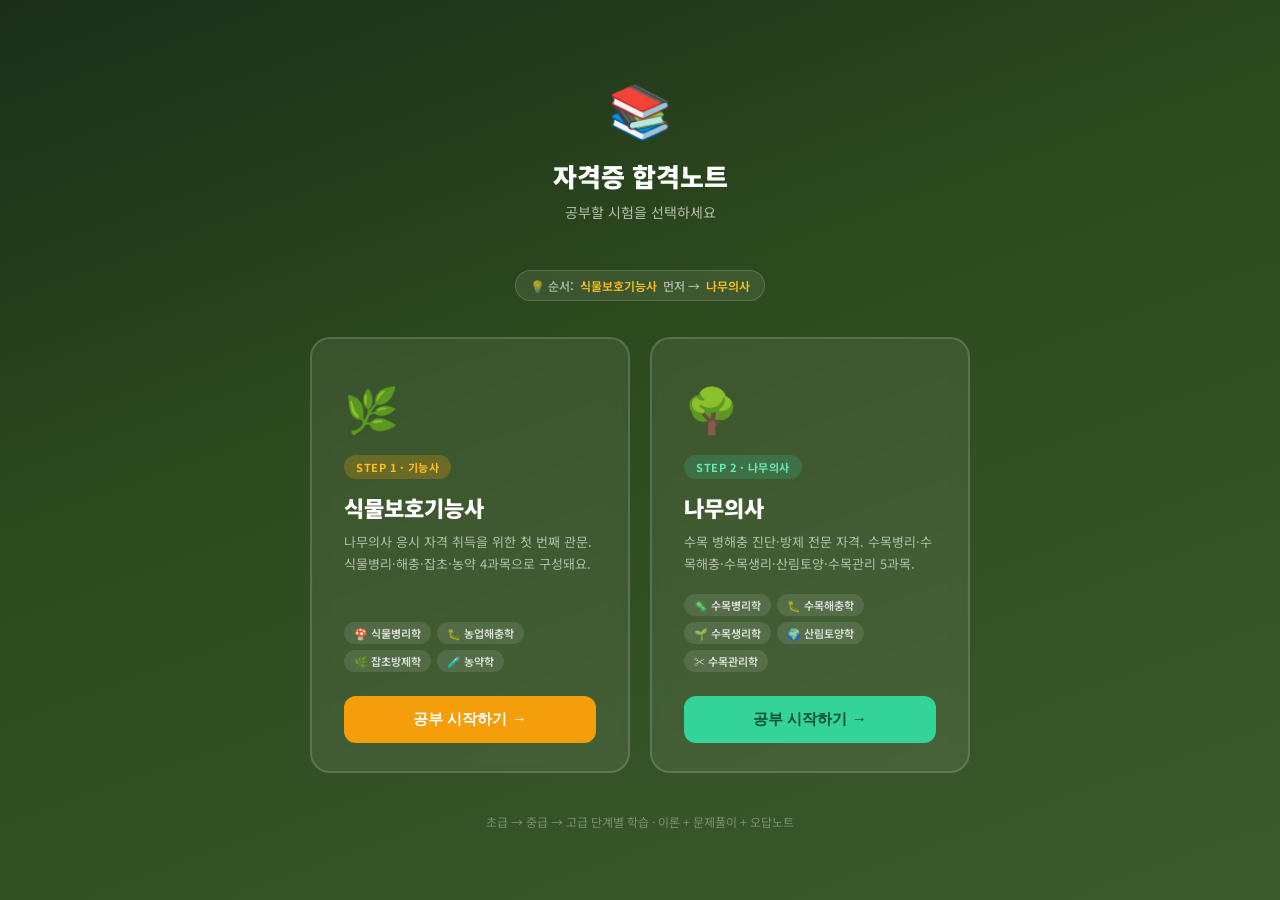
==== commit 8e99fa30: "사이트 구조 개편: 허브 페이지 + 식물보호기능사 추가" ====
--- a/index.html
+++ b/index.html
@@ -3,164 +3,159 @@
 <head>
   <meta charset="UTF-8">
   <meta name="viewport" content="width=device-width, initial-scale=1.0">
-  <title>나무의사 합격노트 🌳</title>
+  <title>자격증 합격노트</title>
   <link rel="preconnect" href="https://fonts.googleapis.com">
   <link rel="preconnect" href="https://fonts.gstatic.com" crossorigin>
-  <link href="https://fonts.googleapis.com/css2?family=Noto+Sans+KR:wght@400;500;600;700;800;900&display=swap" rel="stylesheet">
-  <link rel="stylesheet" href="styles.css">
+  <link href="https://fonts.googleapis.com/css2?family=Noto+Sans+KR:wght@400;600;700;800;900&display=swap" rel="stylesheet">
+  <style>
+    * { box-sizing: border-box; margin: 0; padding: 0; }
+    body {
+      font-family: 'Noto Sans KR', sans-serif;
+      min-height: 100vh;
+      background: linear-gradient(160deg, #1a2e1a 0%, #2d4a1e 40%, #3d5a2e 100%);
+      display: flex;
+      flex-direction: column;
+      align-items: center;
+      justify-content: center;
+      padding: 32px 16px;
+    }
+
+    .hub-header { text-align: center; margin-bottom: 48px; }
+    .hub-emoji { font-size: 52px; display: block; margin-bottom: 12px; }
+    .hub-title { font-size: 26px; font-weight: 900; color: #fff; margin-bottom: 8px; }
+    .hub-sub { font-size: 14px; color: rgba(255,255,255,0.65); }
+
+    .cards { display: flex; gap: 20px; flex-wrap: wrap; justify-content: center; max-width: 740px; }
+
+    .exam-card {
+      background: rgba(255,255,255,0.07);
+      border: 2px solid rgba(255,255,255,0.15);
+      border-radius: 20px;
+      padding: 36px 32px 28px;
+      width: 320px;
+      text-decoration: none;
+      transition: all .25s;
+      backdrop-filter: blur(8px);
+      display: flex;
+      flex-direction: column;
+      align-items: flex-start;
+    }
+    .exam-card:hover {
+      background: rgba(255,255,255,0.14);
+      border-color: rgba(255,255,255,0.35);
+      transform: translateY(-6px);
+      box-shadow: 0 20px 40px rgba(0,0,0,0.3);
+    }
+
+    .card-icon { font-size: 44px; margin-bottom: 16px; }
+    .card-tag {
+      font-size: 11px;
+      font-weight: 700;
+      padding: 4px 12px;
+      border-radius: 20px;
+      margin-bottom: 12px;
+      letter-spacing: .5px;
+    }
+    .tag-plant { background: rgba(245,158,11,0.25); color: #fbbf24; }
+    .tag-tree  { background: rgba(52,211,153,0.2);  color: #6ee7b7; }
+
+    .card-title { font-size: 22px; font-weight: 900; color: #fff; margin-bottom: 8px; }
+    .card-desc  { font-size: 13px; color: rgba(255,255,255,0.6); line-height: 1.65; margin-bottom: 20px; flex: 1; }
+
+    .card-subjects { display: flex; flex-wrap: wrap; gap: 6px; margin-bottom: 24px; }
+    .subject-chip {
+      background: rgba(255,255,255,0.1);
+      color: rgba(255,255,255,0.8);
+      border-radius: 20px;
+      padding: 3px 10px;
+      font-size: 11px;
+      font-weight: 600;
+    }
+
+    .card-btn {
+      width: 100%;
+      padding: 14px;
+      border-radius: 12px;
+      border: none;
+      font-size: 15px;
+      font-weight: 800;
+      cursor: pointer;
+      transition: all .2s;
+    }
+    .btn-plant { background: #f59e0b; color: #fff; }
+    .btn-plant:hover { background: #d97706; }
+    .btn-tree  { background: #34d399; color: #064e3b; }
+    .btn-tree:hover  { background: #10b981; }
+
+    .hub-footer { margin-top: 40px; text-align: center; color: rgba(255,255,255,0.35); font-size: 12px; }
+
+    .order-badge {
+      display: inline-flex; align-items: center; gap: 6px;
+      background: rgba(255,255,255,0.08);
+      border: 1px solid rgba(255,255,255,0.15);
+      border-radius: 20px;
+      padding: 6px 14px;
+      color: rgba(255,255,255,0.55);
+      font-size: 12px;
+      font-weight: 600;
+      margin-bottom: 36px;
+    }
+    .order-badge span { color: #fbbf24; }
+
+    @media (max-width: 500px) {
+      .exam-card { width: 100%; max-width: 360px; padding: 28px 22px 22px; }
+      .hub-title { font-size: 22px; }
+    }
+  </style>
 </head>
 <body>
 
-<header>
-  <div class="header-inner">
-    <span class="logo">🌳</span>
-    <h1>나무의사 합격노트</h1>
-  </div>
-</header>
-
-<nav>
-  <div class="nav-inner">
-    <button data-page="home" class="active">🏠 홈</button>
-    <button data-page="theory">📖 이론</button>
-    <button data-page="quiz">📝 문제풀이</button>
-    <button data-page="wrong">❌ 오답노트</button>
-  </div>
-</nav>
-
-<main>
-
-  <!-- ══ 홈 ══ -->
-  <div id="page-home" class="page active">
-    <div class="home-hero">
-      <h2>나무의사 합격노트 🌳</h2>
-      <p>초급 → 중급 → 고급 단계를 차근차근 밟아가며 합격을 준비하세요!</p>
-      <div class="total-progress-wrap">
-        <div class="total-progress-label">
-          <span>전체 진행률</span>
-          <span id="total-progress-pct">0%</span>
-        </div>
-        <div class="total-progress-bar">
-          <div class="total-progress-fill" id="total-progress-fill" style="width:0%"></div>
-        </div>
-      </div>
-    </div>
-
-    <div class="section-title">📚 단계별 학습 경로</div>
-    <div class="stages-grid" id="stages-grid"></div>
+  <div class="hub-header">
+    <span class="hub-emoji">📚</span>
+    <h1 class="hub-title">자격증 합격노트</h1>
+    <p class="hub-sub">공부할 시험을 선택하세요</p>
   </div>
 
-  <!-- ══ 이론 ══ -->
-  <div id="page-theory" class="page">
-    <div id="theory-list-view">
-      <div class="section-title">📖 이론 정리</div>
-      <div class="filter-bar" id="theory-filter-bar"></div>
-      <div class="theory-list" id="theory-list"></div>
-    </div>
-    <div id="theory-detail-view" style="display:none"></div>
+  <div class="order-badge">
+    💡 순서: <span>식물보호기능사</span> 먼저 → <span>나무의사</span>
   </div>
 
-  <!-- ══ 문제풀이 ══ -->
-  <div id="page-quiz" class="page">
+  <div class="cards">
 
-    <div id="quiz-setup">
-      <div class="section-title">📝 난이도 선택</div>
-      <div class="quiz-level-tabs">
-        <div class="quiz-level-tab sel-초급" data-level="초급" onclick="selectQuizLevel('초급')">
-          <span class="tab-icon">🌱</span>초급
-          <span class="tab-count">0문제</span>
-        </div>
-        <div class="quiz-level-tab" data-level="중급" onclick="selectQuizLevel('중급')">
-          <span class="tab-icon">🌿</span>중급
-          <span class="tab-count">0문제</span>
-        </div>
-        <div class="quiz-level-tab" data-level="고급" onclick="selectQuizLevel('고급')">
-          <span class="tab-icon">🌳</span>고급
-          <span class="tab-count">0문제</span>
-        </div>
-        <div class="quiz-level-tab" data-level="전체" onclick="selectQuizLevel('전체')">
-          <span class="tab-icon">📚</span>전체
-          <span class="tab-count">0문제</span>
-        </div>
+    <a class="exam-card" href="식물보호기능사/index.html">
+      <span class="card-icon">🌿</span>
+      <span class="card-tag tag-plant">STEP 1 · 기능사</span>
+      <div class="card-title">식물보호기능사</div>
+      <div class="card-desc">나무의사 응시 자격 취득을 위한 첫 번째 관문. 식물병리·해충·잡초·농약 4과목으로 구성돼요.</div>
+      <div class="card-subjects">
+        <span class="subject-chip">🍄 식물병리학</span>
+        <span class="subject-chip">🐛 농업해충학</span>
+        <span class="subject-chip">🌿 잡초방제학</span>
+        <span class="subject-chip">🧪 농약학</span>
       </div>
+      <button class="card-btn btn-plant">공부 시작하기 →</button>
+    </a>
 
-      <div class="section-title">⚡ 풀이 방식</div>
-      <div class="quiz-mode-grid">
-        <div class="quiz-mode-btn" onclick="selectQuizMode('random', this)">
-          <span class="mode-icon">🎲</span>
-          <div class="mode-title">랜덤 10문제</div>
-          <div class="mode-desc">무작위 출제</div>
-        </div>
-        <div class="quiz-mode-btn" onclick="selectQuizMode('all', this)">
-          <span class="mode-icon">📚</span>
-          <div class="mode-title">전체 풀기</div>
-          <div class="mode-desc">선택 레벨 전체</div>
-        </div>
-        <div class="quiz-mode-btn" onclick="selectQuizMode('wrong', this)">
-          <span class="mode-icon">❌</span>
-          <div class="mode-title">오답만</div>
-          <div class="mode-desc">틀린 문제 복습</div>
-        </div>
+    <a class="exam-card" href="나무의사/index.html">
+      <span class="card-icon">🌳</span>
+      <span class="card-tag tag-tree">STEP 2 · 나무의사</span>
+      <div class="card-title">나무의사</div>
+      <div class="card-desc">수목 병해충 진단·방제 전문 자격. 수목병리·수목해충·수목생리·산림토양·수목관리 5과목.</div>
+      <div class="card-subjects">
+        <span class="subject-chip">🦠 수목병리학</span>
+        <span class="subject-chip">🐛 수목해충학</span>
+        <span class="subject-chip">🌱 수목생리학</span>
+        <span class="subject-chip">🌍 산림토양학</span>
+        <span class="subject-chip">✂️ 수목관리학</span>
       </div>
-
-      <button id="start-quiz-btn" class="start-quiz-btn" onclick="startQuiz()" disabled>
-        문제풀이 시작 →
-      </button>
-    </div>
-
-    <!-- 문제 풀기 화면 -->
-    <div id="quiz-player" class="quiz-player">
-      <div class="quiz-progress-bar">
-        <div class="quiz-progress-fill" id="quiz-progress-fill" style="width:0%"></div>
-      </div>
-      <div style="background:var(--white);border-radius:var(--radius);padding:22px;box-shadow:var(--shadow)">
-        <div class="quiz-meta">
-          <div style="display:flex;gap:8px;align-items:center">
-            <span class="quiz-subject-tag" id="quiz-subject-tag"></span>
-            <span id="quiz-level-tag" class="quiz-level-tag-small"></span>
-          </div>
-          <span class="quiz-num" id="quiz-num"></span>
-        </div>
-        <div class="quiz-question" id="quiz-question-text"></div>
-        <div id="quiz-choices"></div>
-        <div id="quiz-result-panel" class="quiz-result-panel"></div>
-        <div class="quiz-action-row" id="quiz-action-row" style="display:none">
-          <button class="view-theory-btn" id="view-theory-btn" style="display:none">📖 이론 보기</button>
-          <button class="quiz-next-btn" id="quiz-next-btn">다음 문제 →</button>
-        </div>
-      </div>
-    </div>
-
-    <!-- 결과 화면 -->
-    <div id="quiz-finish" class="quiz-finish">
-      <div class="finish-card">
-        <div class="finish-score" id="finish-score">0/0</div>
-        <div class="finish-label" id="finish-pct">정답률 0%</div>
-        <div class="finish-msg" id="finish-msg"></div>
-        <div class="finish-actions">
-          <button class="finish-btn primary" onclick="retryQuiz()">🔄 다시 풀기</button>
-          <button class="finish-btn secondary" onclick="goTo('wrong');renderWrongNote()">❌ 오답 확인</button>
-          <button class="finish-btn secondary" onclick="goTo('quiz');renderQuizSetup()">← 문제 선택</button>
-        </div>
-      </div>
-    </div>
+      <button class="card-btn btn-tree">공부 시작하기 →</button>
+    </a>
 
   </div>
 
-  <!-- ══ 오답노트 ══ -->
-  <div id="page-wrong" class="page">
-    <div class="section-title">
-      ❌ 오답노트
-      <span id="wrong-count-badge" style="background:var(--wrong-bg);color:var(--wrong);font-size:12px;padding:3px 10px;border-radius:20px;font-weight:700"></span>
-    </div>
-    <div id="wrong-note-list"></div>
+  <div class="hub-footer">
+    <p>초급 → 중급 → 고급 단계별 학습 · 이론 + 문제풀이 + 오답노트</p>
   </div>
 
-</main>
-
-<div id="toast" class="toast"></div>
-
-<script src="data/theories.js"></script>
-<script src="data/questions.js"></script>
-<script src="app.js"></script>
 </body>
 </html>
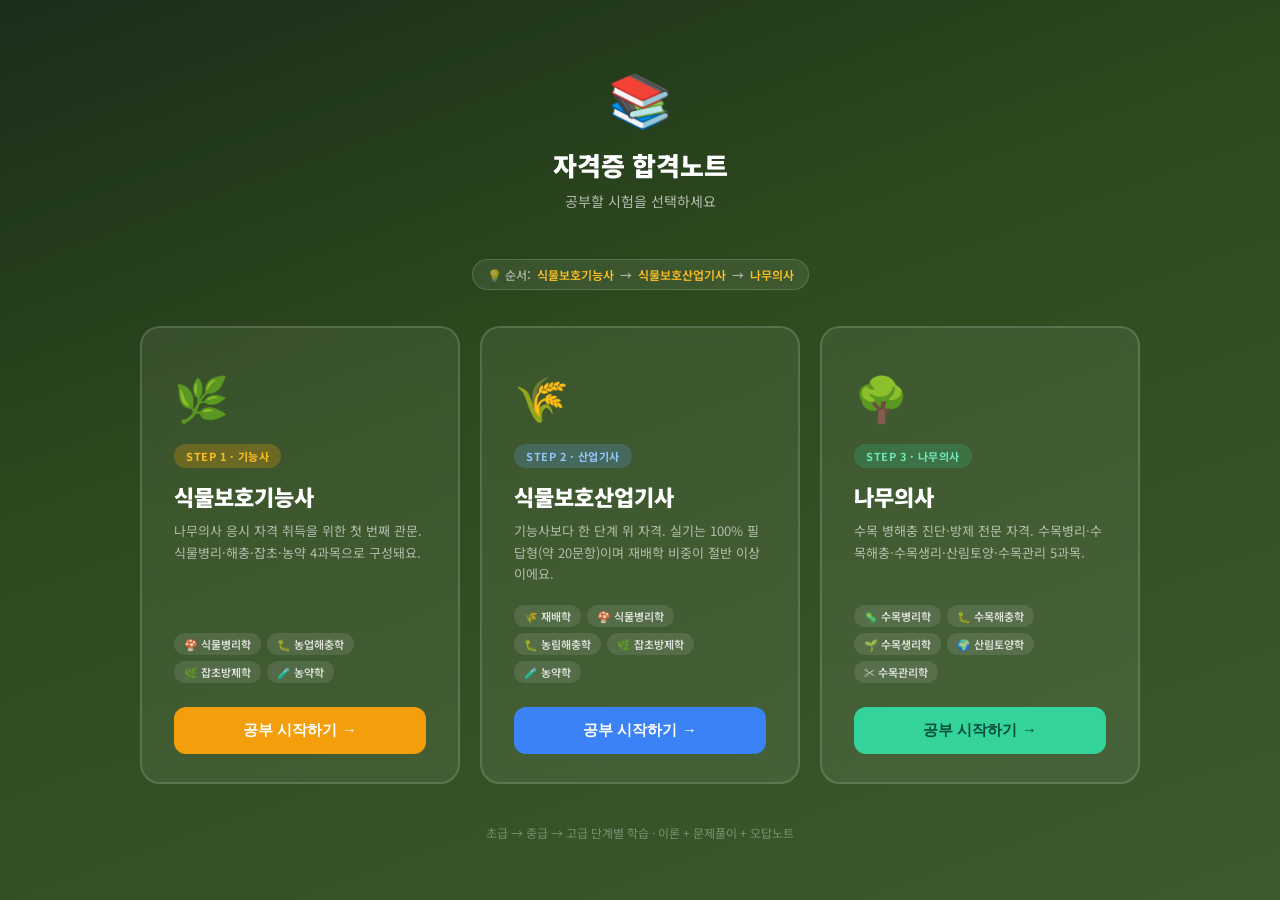
==== commit 3229f3fe: "식물보호산업기사 학습 모듈 신설 (54개 이론 + 225문항 + SRS 오답노트) 식물보호기능사와 나무의사 사이 STEP 2 단계로 추가. 재배학 비중을 실제 실기(필답형) 출제 " ====
--- a/index.html
+++ b/index.html
@@ -25,7 +25,7 @@
     .hub-title { font-size: 26px; font-weight: 900; color: #fff; margin-bottom: 8px; }
     .hub-sub { font-size: 14px; color: rgba(255,255,255,0.65); }
 
-    .cards { display: flex; gap: 20px; flex-wrap: wrap; justify-content: center; max-width: 740px; }
+    .cards { display: flex; gap: 20px; flex-wrap: wrap; justify-content: center; max-width: 1060px; }
 
     .exam-card {
       background: rgba(255,255,255,0.07);
@@ -57,6 +57,7 @@
       letter-spacing: .5px;
     }
     .tag-plant { background: rgba(245,158,11,0.25); color: #fbbf24; }
+    .tag-industry { background: rgba(96,165,250,0.22); color: #93c5fd; }
     .tag-tree  { background: rgba(52,211,153,0.2);  color: #6ee7b7; }
 
     .card-title { font-size: 22px; font-weight: 900; color: #fff; margin-bottom: 8px; }
@@ -84,6 +85,8 @@
     }
     .btn-plant { background: #f59e0b; color: #fff; }
     .btn-plant:hover { background: #d97706; }
+    .btn-industry { background: #3b82f6; color: #fff; }
+    .btn-industry:hover { background: #2563eb; }
     .btn-tree  { background: #34d399; color: #064e3b; }
     .btn-tree:hover  { background: #10b981; }
 
@@ -117,7 +120,7 @@
   </div>
 
   <div class="order-badge">
-    💡 순서: <span>식물보호기능사</span> 먼저 → <span>나무의사</span>
+    💡 순서: <span>식물보호기능사</span> → <span>식물보호산업기사</span> → <span>나무의사</span>
   </div>
 
   <div class="cards">
@@ -136,9 +139,24 @@
       <button class="card-btn btn-plant">공부 시작하기 →</button>
     </a>
 
+    <a class="exam-card" href="식물보호산업기사/index.html">
+      <span class="card-icon">🌾</span>
+      <span class="card-tag tag-industry">STEP 2 · 산업기사</span>
+      <div class="card-title">식물보호산업기사</div>
+      <div class="card-desc">기능사보다 한 단계 위 자격. 실기는 100% 필답형(약 20문항)이며 재배학 비중이 절반 이상이에요.</div>
+      <div class="card-subjects">
+        <span class="subject-chip">🌾 재배학</span>
+        <span class="subject-chip">🍄 식물병리학</span>
+        <span class="subject-chip">🐛 농림해충학</span>
+        <span class="subject-chip">🌿 잡초방제학</span>
+        <span class="subject-chip">🧪 농약학</span>
+      </div>
+      <button class="card-btn btn-industry">공부 시작하기 →</button>
+    </a>
+
     <a class="exam-card" href="나무의사/index.html">
       <span class="card-icon">🌳</span>
-      <span class="card-tag tag-tree">STEP 2 · 나무의사</span>
+      <span class="card-tag tag-tree">STEP 3 · 나무의사</span>
       <div class="card-title">나무의사</div>
       <div class="card-desc">수목 병해충 진단·방제 전문 자격. 수목병리·수목해충·수목생리·산림토양·수목관리 5과목.</div>
       <div class="card-subjects">
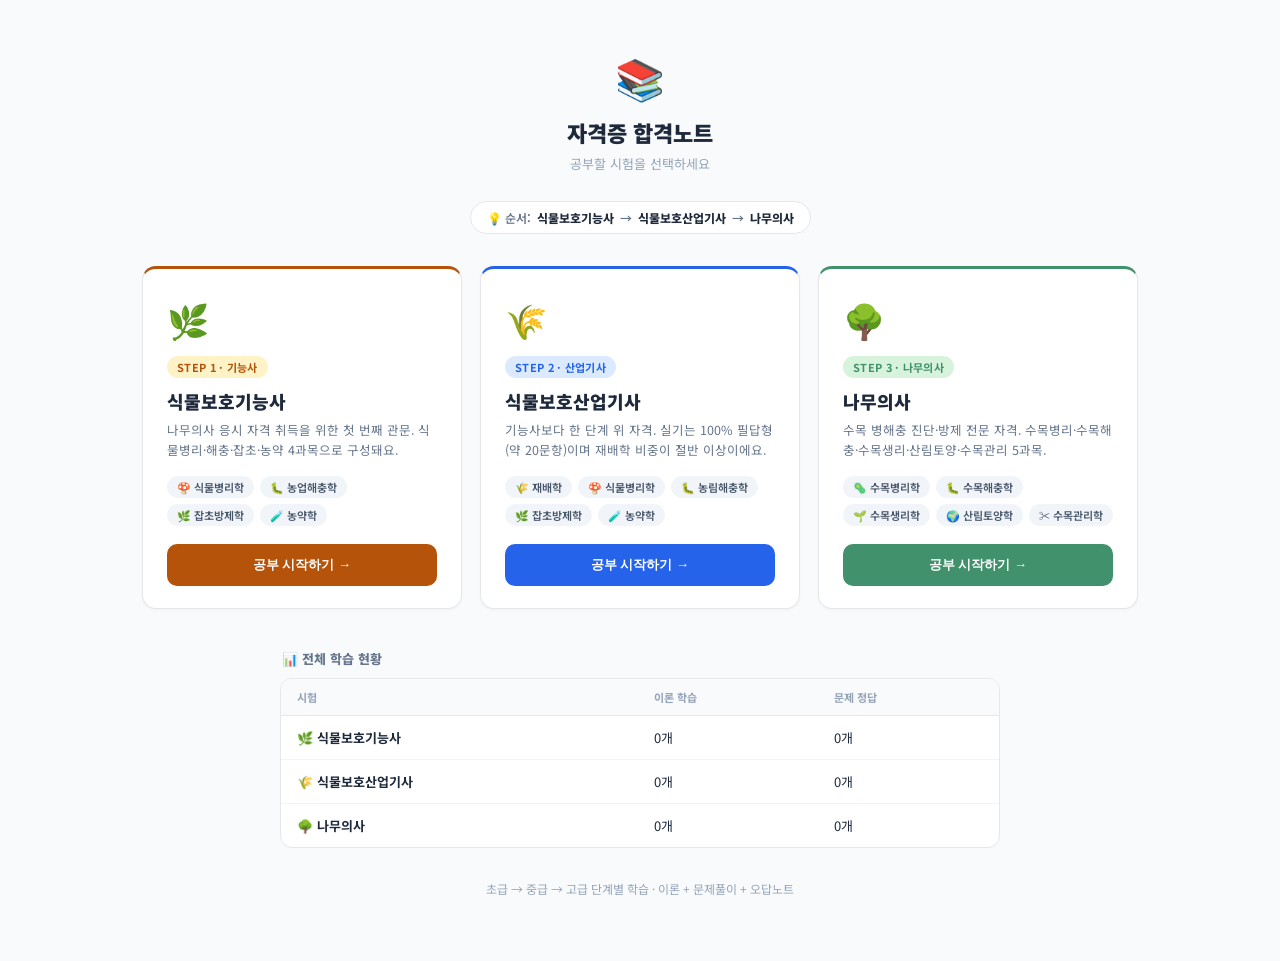
==== commit 59ba7f45: "전 사이트 대시보드 스타일 리디자인 (좌측 사이드바 + 담담한 화이트 배경 + 표 중심 통계) 허브·기능사·산업기사·나무의사 4개 화면 모두 상단 헤더/네비 → 좌측 사이드바로 전" ====
--- a/index.html
+++ b/index.html
@@ -12,61 +12,69 @@
     body {
       font-family: 'Noto Sans KR', sans-serif;
       min-height: 100vh;
-      background: linear-gradient(160deg, #1a2e1a 0%, #2d4a1e 40%, #3d5a2e 100%);
+      background: #f8fafc;
+      color: #1e293b;
       display: flex;
       flex-direction: column;
       align-items: center;
-      justify-content: center;
-      padding: 32px 16px;
-    }
-
-    .hub-header { text-align: center; margin-bottom: 48px; }
-    .hub-emoji { font-size: 52px; display: block; margin-bottom: 12px; }
-    .hub-title { font-size: 26px; font-weight: 900; color: #fff; margin-bottom: 8px; }
-    .hub-sub { font-size: 14px; color: rgba(255,255,255,0.65); }
-
-    .cards { display: flex; gap: 20px; flex-wrap: wrap; justify-content: center; max-width: 1060px; }
+      padding: 48px 16px 64px;
+    }
+
+    .hub-header { text-align: center; margin-bottom: 28px; }
+    .hub-emoji { font-size: 40px; display: block; margin-bottom: 10px; }
+    .hub-title { font-size: 22px; font-weight: 900; color: #1e293b; margin-bottom: 6px; }
+    .hub-sub { font-size: 13px; color: #94a3b8; }
+
+    .order-badge {
+      display: inline-flex; align-items: center; gap: 6px;
+      background: #fff;
+      border: 1px solid #e5e7eb;
+      border-radius: 20px;
+      padding: 7px 16px;
+      color: #64748b;
+      font-size: 12px;
+      font-weight: 600;
+      margin-bottom: 32px;
+    }
+    .order-badge b { color: #1e293b; font-weight: 800; }
+
+    .cards { display: flex; gap: 18px; flex-wrap: wrap; justify-content: center; max-width: 1080px; margin-bottom: 40px; }
 
     .exam-card {
-      background: rgba(255,255,255,0.07);
-      border: 2px solid rgba(255,255,255,0.15);
-      border-radius: 20px;
-      padding: 36px 32px 28px;
+      background: #fff;
+      border: 1px solid #e5e7eb;
+      border-top: 3px solid var(--accent);
+      border-radius: 14px;
+      padding: 26px 24px 22px;
       width: 320px;
       text-decoration: none;
-      transition: all .25s;
-      backdrop-filter: blur(8px);
+      transition: box-shadow .2s, transform .2s;
       display: flex;
       flex-direction: column;
       align-items: flex-start;
-    }
-    .exam-card:hover {
-      background: rgba(255,255,255,0.14);
-      border-color: rgba(255,255,255,0.35);
-      transform: translateY(-6px);
-      box-shadow: 0 20px 40px rgba(0,0,0,0.3);
-    }
-
-    .card-icon { font-size: 44px; margin-bottom: 16px; }
+      box-shadow: 0 1px 3px rgba(15,23,42,0.04);
+    }
+    .exam-card:hover { box-shadow: 0 8px 24px rgba(15,23,42,0.10); transform: translateY(-3px); }
+
+    .card-icon { font-size: 34px; margin-bottom: 12px; }
     .card-tag {
       font-size: 11px;
       font-weight: 700;
-      padding: 4px 12px;
+      padding: 3px 10px;
       border-radius: 20px;
-      margin-bottom: 12px;
-      letter-spacing: .5px;
-    }
-    .tag-plant { background: rgba(245,158,11,0.25); color: #fbbf24; }
-    .tag-industry { background: rgba(96,165,250,0.22); color: #93c5fd; }
-    .tag-tree  { background: rgba(52,211,153,0.2);  color: #6ee7b7; }
-
-    .card-title { font-size: 22px; font-weight: 900; color: #fff; margin-bottom: 8px; }
-    .card-desc  { font-size: 13px; color: rgba(255,255,255,0.6); line-height: 1.65; margin-bottom: 20px; flex: 1; }
-
-    .card-subjects { display: flex; flex-wrap: wrap; gap: 6px; margin-bottom: 24px; }
+      margin-bottom: 10px;
+      letter-spacing: .3px;
+      background: var(--accent-pale);
+      color: var(--accent);
+    }
+
+    .card-title { font-size: 18px; font-weight: 900; color: #1e293b; margin-bottom: 6px; }
+    .card-desc  { font-size: 12.5px; color: #64748b; line-height: 1.6; margin-bottom: 16px; flex: 1; }
+
+    .card-subjects { display: flex; flex-wrap: wrap; gap: 6px; margin-bottom: 18px; }
     .subject-chip {
-      background: rgba(255,255,255,0.1);
-      color: rgba(255,255,255,0.8);
+      background: #f1f5f9;
+      color: #475569;
       border-radius: 20px;
       padding: 3px 10px;
       font-size: 11px;
@@ -75,39 +83,39 @@
 
     .card-btn {
       width: 100%;
-      padding: 14px;
-      border-radius: 12px;
+      padding: 12px;
+      border-radius: 10px;
       border: none;
-      font-size: 15px;
+      font-size: 13px;
       font-weight: 800;
       cursor: pointer;
-      transition: all .2s;
-    }
-    .btn-plant { background: #f59e0b; color: #fff; }
-    .btn-plant:hover { background: #d97706; }
-    .btn-industry { background: #3b82f6; color: #fff; }
-    .btn-industry:hover { background: #2563eb; }
-    .btn-tree  { background: #34d399; color: #064e3b; }
-    .btn-tree:hover  { background: #10b981; }
-
-    .hub-footer { margin-top: 40px; text-align: center; color: rgba(255,255,255,0.35); font-size: 12px; }
-
-    .order-badge {
-      display: inline-flex; align-items: center; gap: 6px;
-      background: rgba(255,255,255,0.08);
-      border: 1px solid rgba(255,255,255,0.15);
-      border-radius: 20px;
-      padding: 6px 14px;
-      color: rgba(255,255,255,0.55);
-      font-size: 12px;
-      font-weight: 600;
-      margin-bottom: 36px;
-    }
-    .order-badge span { color: #fbbf24; }
+      background: var(--accent);
+      color: #fff;
+      transition: opacity .2s;
+    }
+    .card-btn:hover { opacity: .88; }
+
+    .plant { --accent: #b45309; --accent-pale: #fef3c7; }
+    .industry { --accent: #2563eb; --accent-pale: #dbeafe; }
+    .tree { --accent: #40916c; --accent-pale: #d8f3dc; }
+
+    /* ── Progress summary table ── */
+    .progress-wrap { width: 100%; max-width: 720px; }
+    .progress-title { font-size: 13px; font-weight: 800; color: #64748b; margin-bottom: 10px; padding-left: 2px; }
+    .progress-table-wrap { background: #fff; border: 1px solid #e5e7eb; border-radius: 12px; overflow: hidden; overflow-x: auto; }
+    table.progress-table { width: 100%; border-collapse: collapse; font-size: 13px; }
+    table.progress-table th {
+      text-align: left; padding: 10px 16px; background: #f8fafc; color: #94a3b8;
+      font-size: 11px; font-weight: 700; border-bottom: 1px solid #e5e7eb; white-space: nowrap;
+    }
+    table.progress-table td { padding: 12px 16px; border-bottom: 1px solid #f1f5f9; color: #1e293b; white-space: nowrap; }
+    table.progress-table tr:last-child td { border-bottom: none; }
+
+    .hub-footer { margin-top: 32px; text-align: center; color: #94a3b8; font-size: 12px; }
 
     @media (max-width: 500px) {
-      .exam-card { width: 100%; max-width: 360px; padding: 28px 22px 22px; }
-      .hub-title { font-size: 22px; }
+      .exam-card { width: 100%; max-width: 360px; }
+      .hub-title { font-size: 19px; }
     }
   </style>
 </head>
@@ -120,14 +128,14 @@
   </div>
 
   <div class="order-badge">
-    💡 순서: <span>식물보호기능사</span> → <span>식물보호산업기사</span> → <span>나무의사</span>
+    💡 순서: <b>식물보호기능사</b> → <b>식물보호산업기사</b> → <b>나무의사</b>
   </div>
 
   <div class="cards">
 
-    <a class="exam-card" href="식물보호기능사/index.html">
+    <a class="exam-card plant" href="식물보호기능사/index.html">
       <span class="card-icon">🌿</span>
-      <span class="card-tag tag-plant">STEP 1 · 기능사</span>
+      <span class="card-tag">STEP 1 · 기능사</span>
       <div class="card-title">식물보호기능사</div>
       <div class="card-desc">나무의사 응시 자격 취득을 위한 첫 번째 관문. 식물병리·해충·잡초·농약 4과목으로 구성돼요.</div>
       <div class="card-subjects">
@@ -136,12 +144,12 @@
         <span class="subject-chip">🌿 잡초방제학</span>
         <span class="subject-chip">🧪 농약학</span>
       </div>
-      <button class="card-btn btn-plant">공부 시작하기 →</button>
+      <button class="card-btn">공부 시작하기 →</button>
     </a>
 
-    <a class="exam-card" href="식물보호산업기사/index.html">
+    <a class="exam-card industry" href="식물보호산업기사/index.html">
       <span class="card-icon">🌾</span>
-      <span class="card-tag tag-industry">STEP 2 · 산업기사</span>
+      <span class="card-tag">STEP 2 · 산업기사</span>
       <div class="card-title">식물보호산업기사</div>
       <div class="card-desc">기능사보다 한 단계 위 자격. 실기는 100% 필답형(약 20문항)이며 재배학 비중이 절반 이상이에요.</div>
       <div class="card-subjects">
@@ -151,12 +159,12 @@
         <span class="subject-chip">🌿 잡초방제학</span>
         <span class="subject-chip">🧪 농약학</span>
       </div>
-      <button class="card-btn btn-industry">공부 시작하기 →</button>
+      <button class="card-btn">공부 시작하기 →</button>
     </a>
 
-    <a class="exam-card" href="나무의사/index.html">
+    <a class="exam-card tree" href="나무의사/index.html">
       <span class="card-icon">🌳</span>
-      <span class="card-tag tag-tree">STEP 3 · 나무의사</span>
+      <span class="card-tag">STEP 3 · 나무의사</span>
       <div class="card-title">나무의사</div>
       <div class="card-desc">수목 병해충 진단·방제 전문 자격. 수목병리·수목해충·수목생리·산림토양·수목관리 5과목.</div>
       <div class="card-subjects">
@@ -166,14 +174,46 @@
         <span class="subject-chip">🌍 산림토양학</span>
         <span class="subject-chip">✂️ 수목관리학</span>
       </div>
-      <button class="card-btn btn-tree">공부 시작하기 →</button>
+      <button class="card-btn">공부 시작하기 →</button>
     </a>
 
+  </div>
+
+  <div class="progress-wrap">
+    <div class="progress-title">📊 전체 학습 현황</div>
+    <div class="progress-table-wrap">
+      <table class="progress-table">
+        <thead><tr><th>시험</th><th>이론 학습</th><th>문제 정답</th></tr></thead>
+        <tbody id="progress-body"></tbody>
+      </table>
+    </div>
   </div>
 
   <div class="hub-footer">
     <p>초급 → 중급 → 고급 단계별 학습 · 이론 + 문제풀이 + 오답노트</p>
   </div>
 
+  <script>
+    function sumProgress(key) {
+      try {
+        const p = JSON.parse(localStorage.getItem(key) || '{}');
+        let read = 0, correct = 0;
+        ['초급', '중급', '고급'].forEach(l => {
+          if (p[l]) { read += (p[l].read || []).length; correct += p[l].correct || 0; }
+        });
+        return { read, correct };
+      } catch (e) { return { read: 0, correct: 0 }; }
+    }
+    const rows = [
+      { name: '🌿 식물보호기능사', key: 'plantStudyProgress' },
+      { name: '🌾 식물보호산업기사', key: 'plantIndustryStudyProgress' },
+      { name: '🌳 나무의사', key: 'studyProgress' }
+    ];
+    document.getElementById('progress-body').innerHTML = rows.map(r => {
+      const s = sumProgress(r.key);
+      return `<tr><td style="font-weight:700">${r.name}</td><td>${s.read}개</td><td>${s.correct}개</td></tr>`;
+    }).join('');
+  </script>
+
 </body>
 </html>
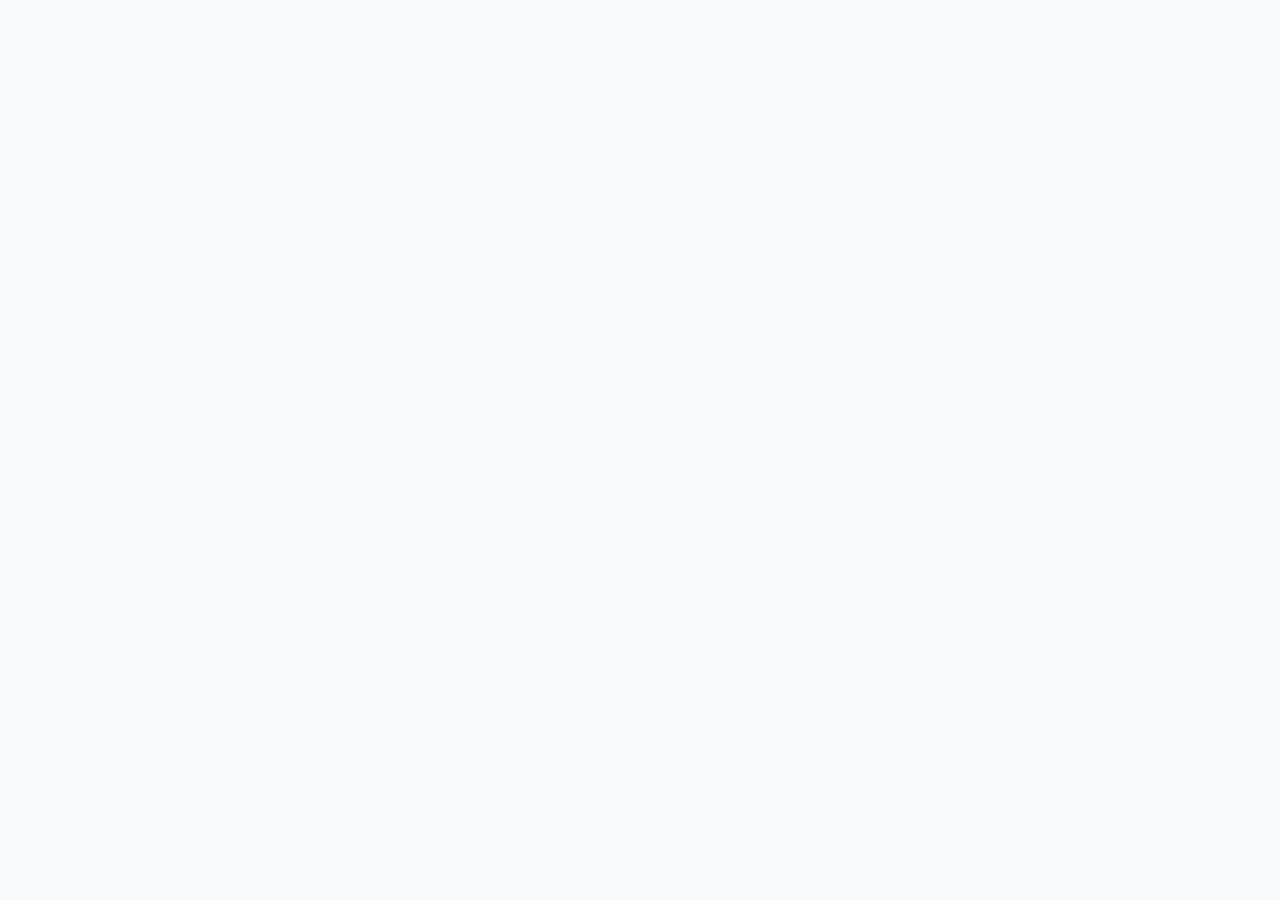
==== commit cb9b1e2a: "전체 사이트에 로그인 게이트 적용 (허브 + 3모듈) 기출모음에서 쓰던 Supabase 계정을 재사용해 허브·기능사·산업기사·나무의사 4개 화면 전부 로그인해야 콘텐츠가 보이도록 " ====
--- a/index.html
+++ b/index.html
@@ -117,9 +117,47 @@
       .exam-card { width: 100%; max-width: 360px; }
       .hub-title { font-size: 19px; }
     }
+
+    /* ── 전체 사이트 로그인 게이트 ── */
+    .gate-wrap { max-width: 380px; margin: 80px auto; background: #fff; border-radius: 14px; box-shadow: 0 1px 3px rgba(15,23,42,0.08); padding: 32px 28px; }
+    .gate-wrap h2 { font-size: 18px; margin-bottom: 6px; color: #1e293b; }
+    .gate-wrap p { font-size: 13px; color: #94a3b8; margin-bottom: 20px; }
+    .gate-field { margin-bottom: 14px; }
+    .gate-field label { display: block; font-size: 12px; font-weight: 700; color: #475569; margin-bottom: 5px; }
+    .gate-field input {
+      width: 100%; padding: 11px 12px; border: 2px solid #e5e7eb; border-radius: 10px;
+      font-size: 14px; font-family: inherit; box-sizing: border-box;
+    }
+    .gate-field input:focus { outline: none; border-color: #2563eb; }
+    .gate-submit {
+      width: 100%; padding: 12px; border: none; border-radius: 10px;
+      background: #1e293b; color: #fff; font-weight: 800; font-size: 14px; cursor: pointer; margin-top: 6px;
+    }
+    .gate-submit:disabled { opacity: .6; cursor: default; }
+    .gate-error { color: #dc2626; font-size: 12px; margin-top: 10px; min-height: 16px; }
+    .logout-link { color: #94a3b8; text-decoration: none; font-size: 12px; }
+    .logout-link:hover { color: #475569; }
+    #app-content { display: flex; flex-direction: column; align-items: center; width: 100%; }
   </style>
 </head>
 <body>
+
+  <div id="site-gate" class="gate-wrap" style="display:none">
+    <h2>로그인이 필요해요</h2>
+    <p>이 사이트는 본인만 볼 수 있도록 비공개로 운영돼요.</p>
+    <div class="gate-field">
+      <label>이메일</label>
+      <input type="email" id="site-gate-email" autocomplete="username">
+    </div>
+    <div class="gate-field">
+      <label>비밀번호</label>
+      <input type="password" id="site-gate-pw" autocomplete="current-password">
+    </div>
+    <button class="gate-submit" id="site-gate-submit">로그인</button>
+    <div class="gate-error" id="site-gate-error"></div>
+  </div>
+
+  <div id="app-content" style="display:none">
 
   <div class="hub-header">
     <span class="hub-emoji">📚</span>
@@ -191,6 +229,9 @@
 
   <div class="hub-footer">
     <p>초급 → 중급 → 고급 단계별 학습 · 이론 + 문제풀이 + 오답노트</p>
+    <p style="margin-top:8px"><a href="#" class="logout-link" onclick="siteLogout();return false">🔓 로그아웃</a></p>
+  </div>
+
   </div>
 
   <script>
@@ -215,5 +256,43 @@
     }).join('');
   </script>
 
+  <script type="module">
+    import { createClient } from 'https://esm.sh/@supabase/supabase-js@2';
+    const supabase = createClient(
+      'https://emaoowngreujdyxaigrd.supabase.co',
+      'sb_publishable_mX_MJUevqR5VVTrbZqeu_A_l47nuhAq'
+    );
+    const gate = document.getElementById('site-gate');
+    const content = document.getElementById('app-content');
+    const gateError = document.getElementById('site-gate-error');
+    const submitBtn = document.getElementById('site-gate-submit');
+
+    function showApp() { gate.style.display = 'none'; content.style.display = ''; }
+    function showGate() { content.style.display = 'none'; gate.style.display = ''; }
+
+    submitBtn.addEventListener('click', doLogin);
+    document.getElementById('site-gate-pw').addEventListener('keydown', (e) => { if (e.key === 'Enter') doLogin(); });
+
+    async function doLogin() {
+      const email = document.getElementById('site-gate-email').value.trim();
+      const password = document.getElementById('site-gate-pw').value;
+      gateError.textContent = '';
+      submitBtn.disabled = true;
+      const { error } = await supabase.auth.signInWithPassword({ email, password });
+      submitBtn.disabled = false;
+      if (error) { gateError.textContent = '로그인 실패: 이메일 또는 비밀번호를 확인해주세요.'; return; }
+      showApp();
+    }
+
+    window.siteLogout = async function () {
+      await supabase.auth.signOut();
+      location.reload();
+    };
+
+    supabase.auth.getSession().then(({ data }) => {
+      if (data.session) showApp(); else showGate();
+    });
+  </script>
+
 </body>
 </html>
